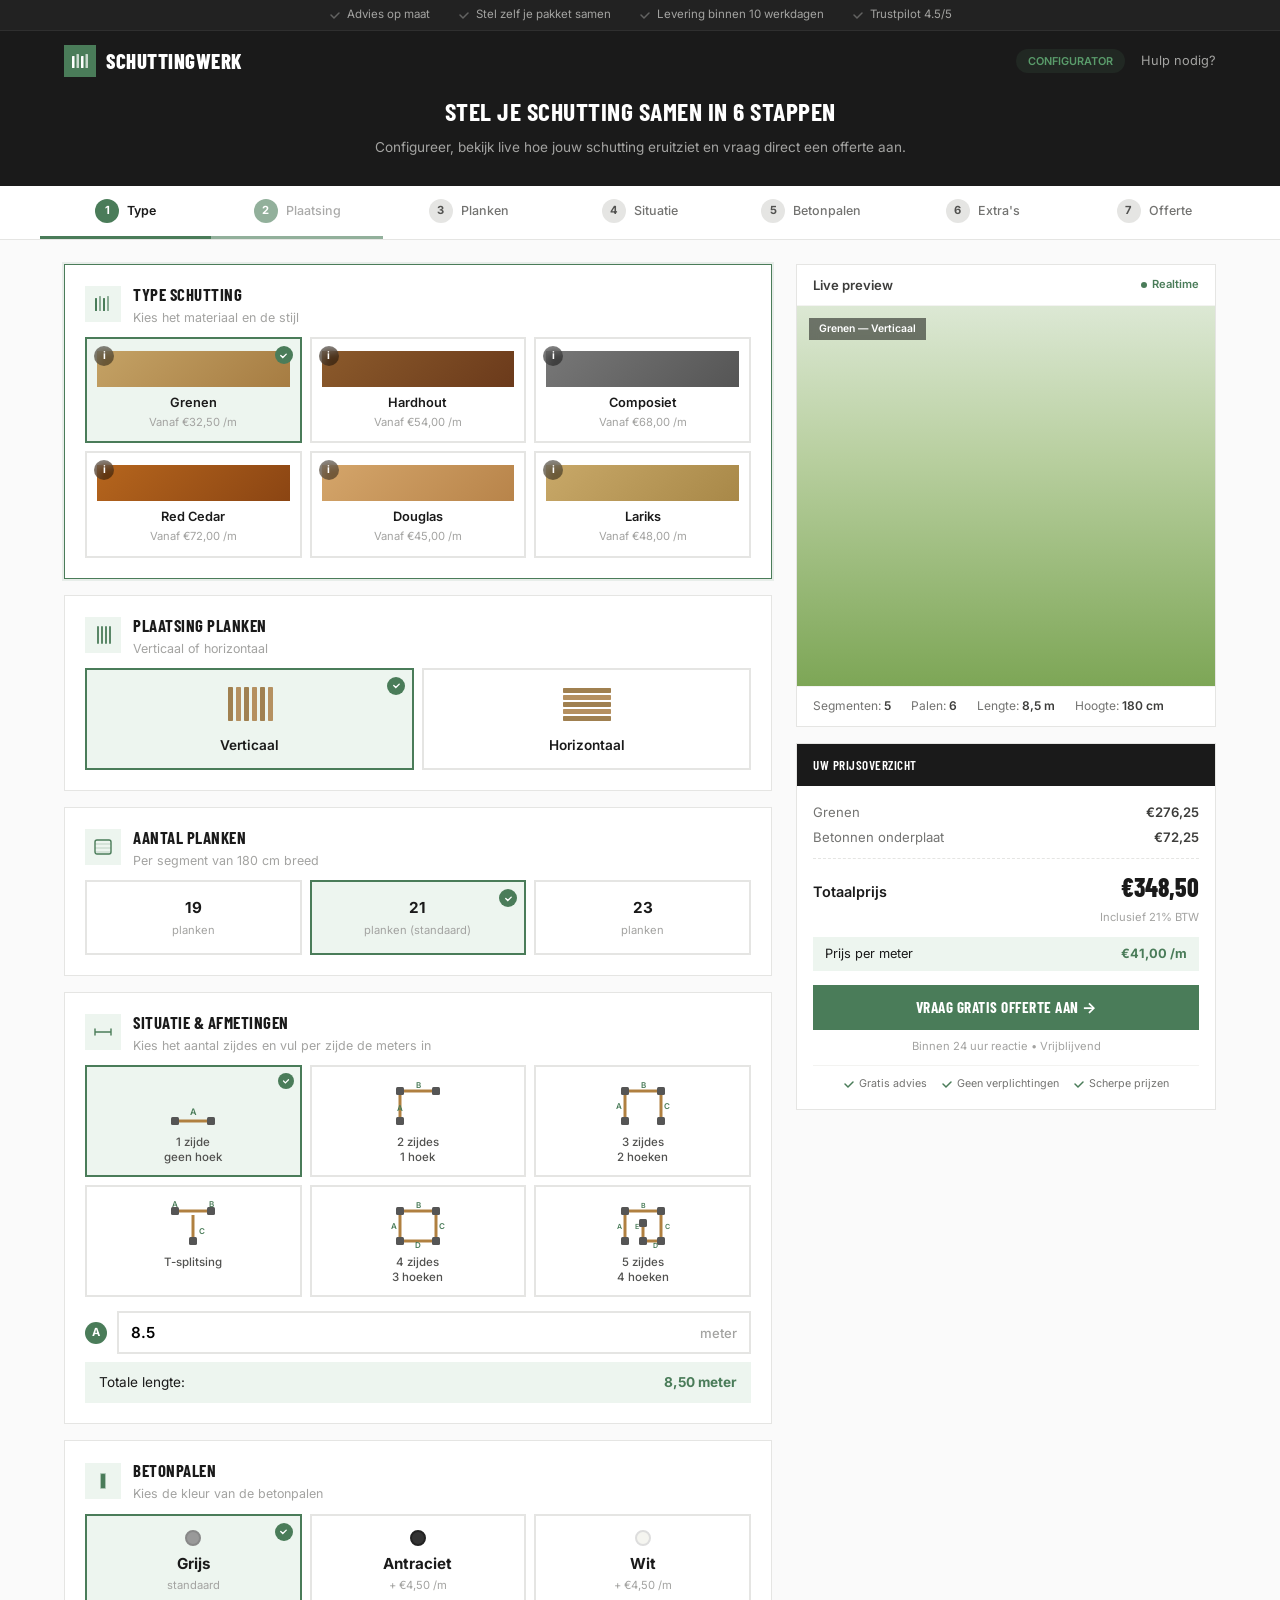
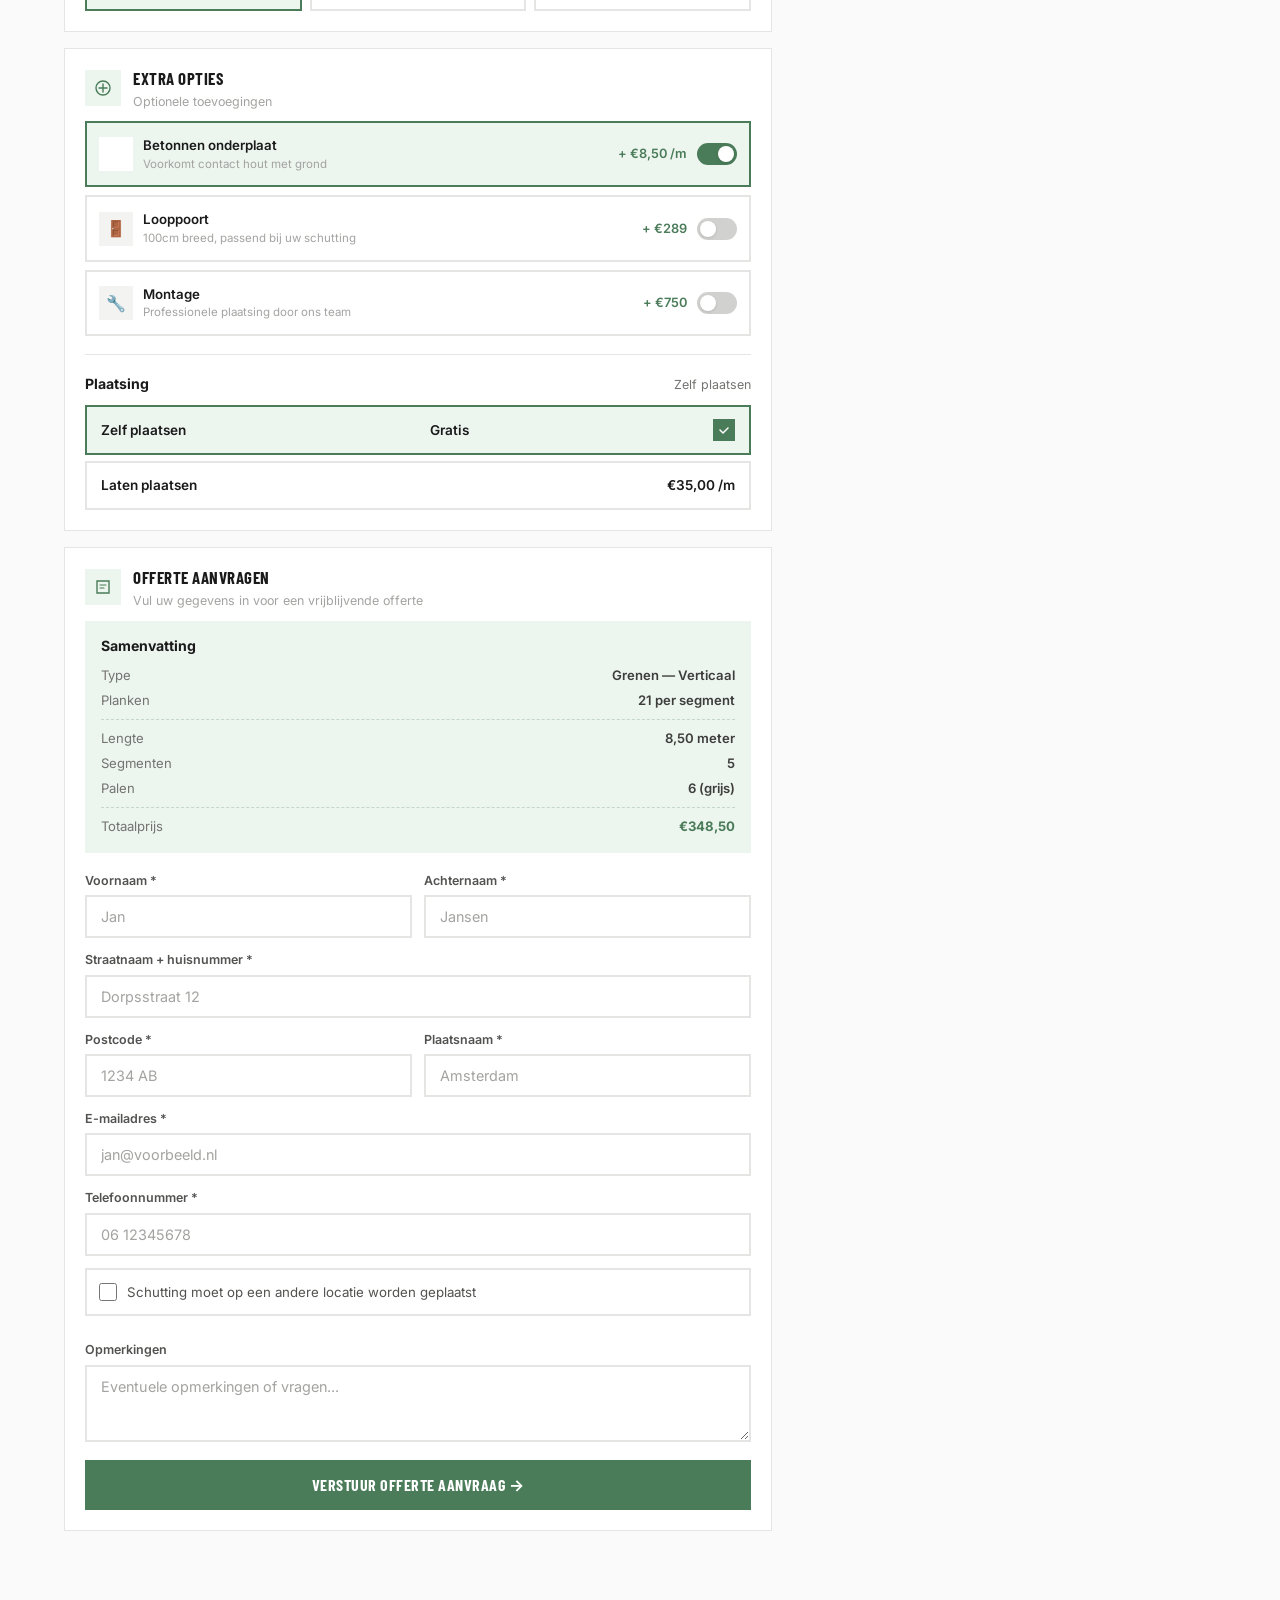
==== preview.html @ 2169a8f0 "Add standalone HTML preview file for VS Code development Static preview of all configurator componen" ====
<!DOCTYPE html>
<html lang="nl">
<head>
<meta charset="UTF-8">
<meta name="viewport" content="width=device-width, initial-scale=1.0">
<title>Schuttingwerk Configurator — Preview</title>
<link rel="preconnect" href="https://fonts.googleapis.com">
<link href="https://fonts.googleapis.com/css2?family=Barlow+Condensed:wght@600;700;800&family=Inter:wght@400;500;600;700&display=swap" rel="stylesheet">
<link rel="stylesheet" href="schuttingwerk-configurator/assets/css/configurator.css">
</head>
<body style="margin:0;padding:0;background:#e0e0e0;">

<div class="swk-wrap">

<!-- Header -->
<header class="swk-header">
    <div class="swk-topbar">
        <span><svg width="12" height="12" viewBox="0 0 12 12" fill="none"><path d="M2 6l3 3 5-5" stroke="currentColor" stroke-width="1.5" stroke-linecap="round"/></svg> Advies op maat</span>
        <span><svg width="12" height="12" viewBox="0 0 12 12" fill="none"><path d="M2 6l3 3 5-5" stroke="currentColor" stroke-width="1.5" stroke-linecap="round"/></svg> Stel zelf je pakket samen</span>
        <span><svg width="12" height="12" viewBox="0 0 12 12" fill="none"><path d="M2 6l3 3 5-5" stroke="currentColor" stroke-width="1.5" stroke-linecap="round"/></svg> Levering binnen 10 werkdagen</span>
        <span><svg width="12" height="12" viewBox="0 0 12 12" fill="none"><path d="M2 6l3 3 5-5" stroke="currentColor" stroke-width="1.5" stroke-linecap="round"/></svg> Trustpilot 4.5/5</span>
    </div>
    <nav class="swk-navbar">
        <a class="swk-logo" href="#">
            <span class="swk-logo-icon"><svg width="18" height="18" viewBox="0 0 18 18" fill="none"><rect x="1" y="4" width="2.5" height="12" rx=".5" fill="white"/><rect x="5.5" y="2" width="2.5" height="14" rx=".5" fill="white" opacity=".7"/><rect x="10" y="4" width="2.5" height="12" rx=".5" fill="white"/><rect x="14.5" y="2" width="2.5" height="14" rx=".5" fill="white" opacity=".7"/></svg></span>
            Schuttingwerk
        </a>
        <div style="display:flex;align-items:center;gap:16px">
            <span class="swk-badge">Configurator</span>
            <a href="#" class="swk-help-link">Hulp nodig?</a>
        </div>
    </nav>
</header>

<!-- Page Title -->
<div class="swk-page-title">
    <h1>Stel je schutting samen in 6 stappen</h1>
    <p>Configureer, bekijk live hoe jouw schutting eruitziet en vraag direct een offerte aan.</p>
</div>

<!-- Progress Bar -->
<div class="swk-progress">
    <div class="swk-progress-inner">
        <div class="swk-step-tab swk-active" data-swk-goto="1">
            <span class="swk-step-num">1</span>
            <span class="swk-step-label">Type</span>
        </div>
        <div class="swk-step-tab swk-completed" data-swk-goto="2">
            <span class="swk-step-num">2</span>
            <span class="swk-step-label">Plaatsing</span>
        </div>
        <div class="swk-step-tab" data-swk-goto="3">
            <span class="swk-step-num">3</span>
            <span class="swk-step-label">Planken</span>
        </div>
        <div class="swk-step-tab" data-swk-goto="4">
            <span class="swk-step-num">4</span>
            <span class="swk-step-label">Situatie</span>
        </div>
        <div class="swk-step-tab" data-swk-goto="5">
            <span class="swk-step-num">5</span>
            <span class="swk-step-label">Betonpalen</span>
        </div>
        <div class="swk-step-tab" data-swk-goto="6">
            <span class="swk-step-num">6</span>
            <span class="swk-step-label">Extra's</span>
        </div>
        <div class="swk-step-tab" data-swk-goto="7">
            <span class="swk-step-num">7</span>
            <span class="swk-step-label">Offerte</span>
        </div>
    </div>
</div>

<!-- Main Layout -->
<div class="swk-layout">

    <!-- Left Column: Steps -->
    <div class="swk-steps">

        <!-- STEP 1: Type schutting -->
        <section class="swk-step-card swk-active-card" id="swk-s1">
            <div class="swk-card-header">
                <div class="swk-card-icon">
                    <svg width="18" height="18" viewBox="0 0 18 18" fill="none"><rect x="1" y="3" width="2" height="13" rx=".5" fill="currentColor"/><rect x="5" y="1" width="2" height="15" rx=".5" fill="currentColor" opacity=".6"/><rect x="9" y="3" width="2" height="13" rx=".5" fill="currentColor"/><rect x="13" y="1" width="2" height="15" rx=".5" fill="currentColor" opacity=".6"/></svg>
                </div>
                <div>
                    <div class="swk-card-title">Type schutting</div>
                    <div class="swk-card-desc">Kies het materiaal en de stijl</div>
                </div>
            </div>
            <div class="swk-card-body">
                <div class="swk-type-grid">
                    <div class="swk-type-card swk-selected" data-swk-type="grenen">
                        <div class="swk-type-info">i</div>
                        <div class="swk-type-tip">
                            <span class="swk-tip-title">Grenen</span>
                            <span>Betaalbaar &amp; populair</span>
                            <span>Geschikt voor elke tuin</span>
                            <span>Drukvast ge&iuml;mpregneerd</span>
                        </div>
                        <div class="swk-type-swatch" style="background:linear-gradient(135deg,#c4a265,#a67c42);height:36px;border-radius:0"></div>
                        <div class="swk-type-name">Grenen</div>
                        <div class="swk-type-from">Vanaf &euro;32,50 /m</div>
                    </div>
                    <div class="swk-type-card" data-swk-type="hardhout">
                        <div class="swk-type-info">i</div>
                        <div class="swk-type-tip">
                            <span class="swk-tip-title">Hardhout</span>
                            <span>Zeer duurzaam (25+ jaar)</span>
                            <span>Natuurlijke uitstraling</span>
                        </div>
                        <div class="swk-type-swatch" style="background:linear-gradient(135deg,#8B5A2B,#6B3A1B);height:36px;border-radius:0"></div>
                        <div class="swk-type-name">Hardhout</div>
                        <div class="swk-type-from">Vanaf &euro;54,00 /m</div>
                    </div>
                    <div class="swk-type-card" data-swk-type="composiet">
                        <div class="swk-type-info">i</div>
                        <div class="swk-type-tip">
                            <span class="swk-tip-title">Composiet</span>
                            <span>Onderhoudsvrij</span>
                            <span>Modern design</span>
                        </div>
                        <div class="swk-type-swatch" style="background:linear-gradient(135deg,#777,#555);height:36px;border-radius:0"></div>
                        <div class="swk-type-name">Composiet</div>
                        <div class="swk-type-from">Vanaf &euro;68,00 /m</div>
                    </div>
                    <div class="swk-type-card" data-swk-type="red-cedar">
                        <div class="swk-type-info">i</div>
                        <div class="swk-type-tip">
                            <span class="swk-tip-title">Red Cedar</span>
                            <span>Luxe uitstraling</span>
                            <span>Natuurlijk duurzaam</span>
                        </div>
                        <div class="swk-type-swatch" style="background:linear-gradient(135deg,#B5651D,#8B4513);height:36px;border-radius:0"></div>
                        <div class="swk-type-name">Red Cedar</div>
                        <div class="swk-type-from">Vanaf &euro;72,00 /m</div>
                    </div>
                    <div class="swk-type-card" data-swk-type="douglas">
                        <div class="swk-type-info">i</div>
                        <div class="swk-type-tip">
                            <span class="swk-tip-title">Douglas</span>
                            <span>Warm van kleur</span>
                            <span>Sterke houtsoort</span>
                        </div>
                        <div class="swk-type-swatch" style="background:linear-gradient(135deg,#D4A56A,#B8844A);height:36px;border-radius:0"></div>
                        <div class="swk-type-name">Douglas</div>
                        <div class="swk-type-from">Vanaf &euro;45,00 /m</div>
                    </div>
                    <div class="swk-type-card" data-swk-type="lariks">
                        <div class="swk-type-info">i</div>
                        <div class="swk-type-tip">
                            <span class="swk-tip-title">Lariks</span>
                            <span>Grijst mooi op</span>
                            <span>Zeer sterk</span>
                        </div>
                        <div class="swk-type-swatch" style="background:linear-gradient(135deg,#C8A868,#A88848);height:36px;border-radius:0"></div>
                        <div class="swk-type-name">Lariks</div>
                        <div class="swk-type-from">Vanaf &euro;48,00 /m</div>
                    </div>
                </div>
            </div>
        </section>

        <!-- STEP 2: Plaatsing planken -->
        <section class="swk-step-card" id="swk-s2">
            <div class="swk-card-header">
                <div class="swk-card-icon">
                    <svg width="18" height="18" viewBox="0 0 18 18" fill="none"><path d="M4 1v16M8 1v16M12 1v16M16 1v16" stroke="currentColor" stroke-width="1.8" stroke-linecap="round"/></svg>
                </div>
                <div>
                    <div class="swk-card-title">Plaatsing planken</div>
                    <div class="swk-card-desc">Verticaal of horizontaal</div>
                </div>
            </div>
            <div class="swk-card-body">
                <div class="swk-orient-grid">
                    <div class="swk-orient-item swk-selected" data-swk-orient="verticaal">
                        <svg width="50" height="36" viewBox="0 0 50 36"><rect x="3" y="1" width="5" height="34" rx=".8" fill="#A08050"/><rect x="11" y="1" width="5" height="34" rx=".8" fill="#B59060"/><rect x="19" y="1" width="5" height="34" rx=".8" fill="#A08050"/><rect x="27" y="1" width="5" height="34" rx=".8" fill="#B59060"/><rect x="35" y="1" width="5" height="34" rx=".8" fill="#A08050"/><rect x="43" y="1" width="5" height="34" rx=".8" fill="#B59060"/></svg>
                        <div class="swk-orient-label">Verticaal</div>
                    </div>
                    <div class="swk-orient-item" data-swk-orient="horizontaal">
                        <svg width="50" height="36" viewBox="0 0 50 36"><rect x="1" y="2" width="48" height="5" rx=".8" fill="#A08050"/><rect x="1" y="9" width="48" height="5" rx=".8" fill="#B59060"/><rect x="1" y="16" width="48" height="5" rx=".8" fill="#A08050"/><rect x="1" y="23" width="48" height="5" rx=".8" fill="#B59060"/><rect x="1" y="30" width="48" height="5" rx=".8" fill="#A08050"/></svg>
                        <div class="swk-orient-label">Horizontaal</div>
                    </div>
                </div>
            </div>
        </section>

        <!-- STEP 3: Aantal planken -->
        <section class="swk-step-card" id="swk-s3">
            <div class="swk-card-header">
                <div class="swk-card-icon">
                    <svg width="18" height="18" viewBox="0 0 18 18" fill="none"><rect x="1" y="2" width="16" height="14" rx="2" stroke="currentColor" stroke-width="1.4" fill="none"/><path d="M1 6h16M1 10h16M1 14h16" stroke="currentColor" stroke-width="1" opacity=".3"/></svg>
                </div>
                <div>
                    <div class="swk-card-title">Aantal planken</div>
                    <div class="swk-card-desc">Per segment van 180 cm breed</div>
                </div>
            </div>
            <div class="swk-card-body">
                <div class="swk-choice-grid">
                    <div class="swk-choice" data-swk-planken="19">
                        <div class="swk-choice-num">19</div>
                        <div class="swk-choice-sub">planken</div>
                    </div>
                    <div class="swk-choice swk-selected" data-swk-planken="21">
                        <div class="swk-choice-num">21</div>
                        <div class="swk-choice-sub">planken (standaard)</div>
                    </div>
                    <div class="swk-choice" data-swk-planken="23">
                        <div class="swk-choice-num">23</div>
                        <div class="swk-choice-sub">planken</div>
                    </div>
                </div>
            </div>
        </section>

        <!-- STEP 4: Situatie & afmetingen -->
        <section class="swk-step-card" id="swk-s4">
            <div class="swk-card-header">
                <div class="swk-card-icon">
                    <svg width="18" height="18" viewBox="0 0 18 18" fill="none"><path d="M1 9h16M1 6v6M17 6v6" stroke="currentColor" stroke-width="1.4" stroke-linecap="round"/></svg>
                </div>
                <div>
                    <div class="swk-card-title">Situatie &amp; afmetingen</div>
                    <div class="swk-card-desc">Kies het aantal zijdes en vul per zijde de meters in</div>
                </div>
            </div>
            <div class="swk-card-body">
                <div class="swk-sit-grid">
                    <div class="swk-sit-item swk-selected" data-swk-sit="1">
                        <svg width="60" height="50" viewBox="0 0 60 50"><rect x="8" y="38" width="8" height="8" rx="1.5" fill="#555"/><line x1="16" y1="42" x2="44" y2="42" stroke="#B08040" stroke-width="3"/><rect x="44" y="38" width="8" height="8" rx="1.5" fill="#555"/><text x="30" y="36" text-anchor="middle" font-size="9" font-weight="600" fill="#4A7C59">A</text></svg>
                        <div class="swk-sit-label">1 zijde<br>geen hoek</div>
                    </div>
                    <div class="swk-sit-item" data-swk-sit="2">
                        <svg width="60" height="50" viewBox="0 0 60 50"><rect x="8" y="38" width="8" height="8" rx="1.5" fill="#555"/><line x1="12" y1="38" x2="12" y2="16" stroke="#B08040" stroke-width="3"/><rect x="8" y="8" width="8" height="8" rx="1.5" fill="#555"/><line x1="16" y1="12" x2="44" y2="12" stroke="#B08040" stroke-width="3"/><rect x="44" y="8" width="8" height="8" rx="1.5" fill="#555"/><text x="12" y="32" text-anchor="middle" font-size="8" font-weight="600" fill="#4A7C59">A</text><text x="30" y="9" text-anchor="middle" font-size="8" font-weight="600" fill="#4A7C59">B</text></svg>
                        <div class="swk-sit-label">2 zijdes<br>1 hoek</div>
                    </div>
                    <div class="swk-sit-item" data-swk-sit="3">
                        <svg width="60" height="50" viewBox="0 0 60 50"><rect x="44" y="38" width="8" height="8" rx="1.5" fill="#555"/><line x1="48" y1="38" x2="48" y2="16" stroke="#B08040" stroke-width="3"/><rect x="44" y="8" width="8" height="8" rx="1.5" fill="#555"/><line x1="44" y1="12" x2="16" y2="12" stroke="#B08040" stroke-width="3"/><rect x="8" y="8" width="8" height="8" rx="1.5" fill="#555"/><line x1="12" y1="16" x2="12" y2="38" stroke="#B08040" stroke-width="3"/><rect x="8" y="38" width="8" height="8" rx="1.5" fill="#555"/><text x="6" y="30" text-anchor="middle" font-size="8" font-weight="600" fill="#4A7C59">A</text><text x="30" y="9" text-anchor="middle" font-size="8" font-weight="600" fill="#4A7C59">B</text><text x="54" y="30" text-anchor="middle" font-size="8" font-weight="600" fill="#4A7C59">C</text></svg>
                        <div class="swk-sit-label">3 zijdes<br>2 hoeken</div>
                    </div>
                    <div class="swk-sit-item" data-swk-sit="t">
                        <svg width="60" height="50" viewBox="0 0 60 50"><rect x="8" y="8" width="8" height="8" rx="1.5" fill="#555"/><line x1="16" y1="12" x2="44" y2="12" stroke="#B08040" stroke-width="3"/><rect x="44" y="8" width="8" height="8" rx="1.5" fill="#555"/><line x1="30" y1="16" x2="30" y2="38" stroke="#B08040" stroke-width="3"/><rect x="26" y="38" width="8" height="8" rx="1.5" fill="#555"/><text x="12" y="8" text-anchor="middle" font-size="8" font-weight="600" fill="#4A7C59">A</text><text x="48" y="8" text-anchor="middle" font-size="8" font-weight="600" fill="#4A7C59">B</text><text x="36" y="35" font-size="8" font-weight="600" fill="#4A7C59">C</text></svg>
                        <div class="swk-sit-label">T-splitsing</div>
                    </div>
                    <div class="swk-sit-item" data-swk-sit="4">
                        <svg width="60" height="50" viewBox="0 0 60 50"><rect x="8" y="38" width="8" height="8" rx="1.5" fill="#555"/><line x1="12" y1="38" x2="12" y2="16" stroke="#B08040" stroke-width="3"/><rect x="8" y="8" width="8" height="8" rx="1.5" fill="#555"/><line x1="16" y1="12" x2="44" y2="12" stroke="#B08040" stroke-width="3"/><rect x="44" y="8" width="8" height="8" rx="1.5" fill="#555"/><line x1="48" y1="16" x2="48" y2="38" stroke="#B08040" stroke-width="3"/><rect x="44" y="38" width="8" height="8" rx="1.5" fill="#555"/><line x1="44" y1="42" x2="16" y2="42" stroke="#B08040" stroke-width="3"/><text x="6" y="30" text-anchor="middle" font-size="8" font-weight="600" fill="#4A7C59">A</text><text x="30" y="9" text-anchor="middle" font-size="8" font-weight="600" fill="#4A7C59">B</text><text x="54" y="30" text-anchor="middle" font-size="8" font-weight="600" fill="#4A7C59">C</text><text x="30" y="49" text-anchor="middle" font-size="8" font-weight="600" fill="#4A7C59">D</text></svg>
                        <div class="swk-sit-label">4 zijdes<br>3 hoeken</div>
                    </div>
                    <div class="swk-sit-item" data-swk-sit="5">
                        <svg width="60" height="50" viewBox="0 0 60 50"><rect x="8" y="38" width="8" height="8" rx="1.5" fill="#555"/><line x1="12" y1="38" x2="12" y2="16" stroke="#B08040" stroke-width="3"/><rect x="8" y="8" width="8" height="8" rx="1.5" fill="#555"/><line x1="16" y1="12" x2="44" y2="12" stroke="#B08040" stroke-width="3"/><rect x="44" y="8" width="8" height="8" rx="1.5" fill="#555"/><line x1="48" y1="16" x2="48" y2="38" stroke="#B08040" stroke-width="3"/><rect x="44" y="38" width="8" height="8" rx="1.5" fill="#555"/><line x1="44" y1="42" x2="30" y2="42" stroke="#B08040" stroke-width="3"/><rect x="26" y="38" width="8" height="8" rx="1.5" fill="#555"/><line x1="30" y1="38" x2="30" y2="25" stroke="#B08040" stroke-width="3"/><rect x="26" y="20" width="8" height="8" rx="1.5" fill="#555"/><text x="6" y="30" text-anchor="middle" font-size="7" font-weight="600" fill="#4A7C59">A</text><text x="30" y="9" text-anchor="middle" font-size="7" font-weight="600" fill="#4A7C59">B</text><text x="54" y="30" text-anchor="middle" font-size="7" font-weight="600" fill="#4A7C59">C</text><text x="42" y="49" text-anchor="middle" font-size="7" font-weight="600" fill="#4A7C59">D</text><text x="24" y="30" text-anchor="middle" font-size="7" font-weight="600" fill="#4A7C59">E</text></svg>
                        <div class="swk-sit-label">5 zijdes<br>4 hoeken</div>
                    </div>
                </div>
                <div id="swk-sides-container" class="swk-sides">
                    <div class="swk-side-row">
                        <div class="swk-side-label">A</div>
                        <div class="swk-side-input">
                            <input type="number" min="1" max="30" step="0.5" placeholder="0" value="8.5" data-swk-idx="0">
                            <span>meter</span>
                        </div>
                    </div>
                </div>
                <div class="swk-total-len">
                    <span>Totale lengte:</span>
                    <strong id="swk-total-len-val">8,50 meter</strong>
                </div>
            </div>
        </section>

        <!-- STEP 5: Betonpalen -->
        <section class="swk-step-card" id="swk-s5">
            <div class="swk-card-header">
                <div class="swk-card-icon">
                    <svg width="18" height="18" viewBox="0 0 18 18" fill="none"><rect x="6" y="1" width="6" height="16" rx="1" fill="currentColor" opacity=".4"/><rect x="7" y="2" width="4" height="14" rx=".5" fill="currentColor"/></svg>
                </div>
                <div>
                    <div class="swk-card-title">Betonpalen</div>
                    <div class="swk-card-desc">Kies de kleur van de betonpalen</div>
                </div>
            </div>
            <div class="swk-card-body">
                <div class="swk-choice-grid">
                    <div class="swk-choice swk-selected" data-swk-paal="grijs">
                        <div class="swk-choice-dot" style="background:#999;border-color:#888"></div>
                        <div class="swk-choice-num">Grijs</div>
                        <div class="swk-choice-sub">standaard</div>
                    </div>
                    <div class="swk-choice" data-swk-paal="antraciet">
                        <div class="swk-choice-dot" style="background:#333;border-color:#222"></div>
                        <div class="swk-choice-num">Antraciet</div>
                        <div class="swk-choice-sub">+ &euro;4,50 /m</div>
                    </div>
                    <div class="swk-choice" data-swk-paal="wit">
                        <div class="swk-choice-dot" style="background:#f5f5f0;border-color:#ddd"></div>
                        <div class="swk-choice-num">Wit</div>
                        <div class="swk-choice-sub">+ &euro;4,50 /m</div>
                    </div>
                </div>
            </div>
        </section>

        <!-- STEP 6: Extra opties -->
        <section class="swk-step-card" id="swk-s6">
            <div class="swk-card-header">
                <div class="swk-card-icon">
                    <svg width="18" height="18" viewBox="0 0 18 18" fill="none"><circle cx="9" cy="9" r="7" stroke="currentColor" stroke-width="1.4" fill="none"/><path d="M9 5v8M5 9h8" stroke="currentColor" stroke-width="1.4" stroke-linecap="round"/></svg>
                </div>
                <div>
                    <div class="swk-card-title">Extra opties</div>
                    <div class="swk-card-desc">Optionele toevoegingen</div>
                </div>
            </div>
            <div class="swk-card-body">
                <div class="swk-extras-list">
                    <div class="swk-extra swk-on" data-swk-extra="onderplaat">
                        <div class="swk-extra-left">
                            <div class="swk-extra-icon">&#x25A3;</div>
                            <div>
                                <div class="swk-extra-name">Betonnen onderplaat</div>
                                <div class="swk-extra-desc">Voorkomt contact hout met grond</div>
                            </div>
                        </div>
                        <div class="swk-extra-right">
                            <div class="swk-extra-price">+ &euro;8,50 /m</div>
                            <div class="swk-toggle swk-on"></div>
                        </div>
                    </div>
                    <div class="swk-extra" data-swk-extra="poort">
                        <div class="swk-extra-left">
                            <div class="swk-extra-icon">&#x1F6AA;</div>
                            <div>
                                <div class="swk-extra-name">Looppoort</div>
                                <div class="swk-extra-desc">100cm breed, passend bij uw schutting</div>
                            </div>
                        </div>
                        <div class="swk-extra-right">
                            <div class="swk-extra-price">+ &euro;289</div>
                            <div class="swk-toggle"></div>
                        </div>
                    </div>
                    <div class="swk-extra" data-swk-extra="montage">
                        <div class="swk-extra-left">
                            <div class="swk-extra-icon">&#x1F527;</div>
                            <div>
                                <div class="swk-extra-name">Montage</div>
                                <div class="swk-extra-desc">Professionele plaatsing door ons team</div>
                            </div>
                        </div>
                        <div class="swk-extra-right">
                            <div class="swk-extra-price">+ &euro;750</div>
                            <div class="swk-toggle"></div>
                        </div>
                    </div>
                </div>

                <!-- Plaatsing section -->
                <div class="swk-placement-section">
                    <div class="swk-placement-header">
                        <div class="swk-placement-title">Plaatsing</div>
                        <div class="swk-placement-current">Zelf plaatsen</div>
                    </div>
                    <div class="swk-placement-list">
                        <div class="swk-placement-option swk-selected">
                            <span class="swk-placement-label">Zelf plaatsen</span>
                            <span class="swk-placement-price">Gratis</span>
                            <span class="swk-placement-check"><svg width="12" height="12" viewBox="0 0 12 12" fill="none"><path d="M2 6l3 3 5-5" stroke="currentColor" stroke-width="1.5" stroke-linecap="round"/></svg></span>
                        </div>
                        <div class="swk-placement-option">
                            <span class="swk-placement-label">Laten plaatsen</span>
                            <span class="swk-placement-price">&euro;35,00 /m</span>
                            <span class="swk-placement-check"><svg width="12" height="12" viewBox="0 0 12 12" fill="none"><path d="M2 6l3 3 5-5" stroke="currentColor" stroke-width="1.5" stroke-linecap="round"/></svg></span>
                        </div>
                    </div>
                </div>
            </div>
        </section>

        <!-- STEP 7: Offerte aanvragen -->
        <section class="swk-step-card" id="swk-s7">
            <div class="swk-card-header">
                <div class="swk-card-icon">
                    <svg width="18" height="18" viewBox="0 0 18 18" fill="none"><path d="M3 3h12v12H3z" stroke="currentColor" stroke-width="1.4" fill="none" rx="1.5"/><path d="M6 7h6M6 10h4" stroke="currentColor" stroke-width="1.2" stroke-linecap="round"/></svg>
                </div>
                <div>
                    <div class="swk-card-title">Offerte aanvragen</div>
                    <div class="swk-card-desc">Vul uw gegevens in voor een vrijblijvende offerte</div>
                </div>
            </div>
            <div class="swk-card-body">
                <div class="swk-form-summary">
                    <div class="swk-fs-title">Samenvatting</div>
                    <div class="swk-fs-row"><span class="swk-fs-l">Type</span><span class="swk-fs-v">Grenen &mdash; Verticaal</span></div>
                    <div class="swk-fs-row"><span class="swk-fs-l">Planken</span><span class="swk-fs-v">21 per segment</span></div>
                    <hr class="swk-fs-divider">
                    <div class="swk-fs-row"><span class="swk-fs-l">Lengte</span><span class="swk-fs-v">8,50 meter</span></div>
                    <div class="swk-fs-row"><span class="swk-fs-l">Segmenten</span><span class="swk-fs-v">5</span></div>
                    <div class="swk-fs-row"><span class="swk-fs-l">Palen</span><span class="swk-fs-v">6 (grijs)</span></div>
                    <hr class="swk-fs-divider">
                    <div class="swk-fs-row"><span class="swk-fs-l">Totaalprijs</span><span class="swk-fs-v" style="color:var(--swk-gr);font-weight:700">&euro;348,50</span></div>
                </div>
                <div class="swk-form-group">
                    <div class="swk-form-row">
                        <div class="swk-form-field">
                            <label class="swk-form-label" for="swk-f-voornaam">Voornaam *</label>
                            <input class="swk-form-input" id="swk-f-voornaam" type="text" placeholder="Jan">
                        </div>
                        <div class="swk-form-field">
                            <label class="swk-form-label" for="swk-f-achternaam">Achternaam *</label>
                            <input class="swk-form-input" id="swk-f-achternaam" type="text" placeholder="Jansen">
                        </div>
                    </div>
                    <div class="swk-form-field">
                        <label class="swk-form-label" for="swk-f-straat">Straatnaam + huisnummer *</label>
                        <input class="swk-form-input" id="swk-f-straat" type="text" placeholder="Dorpsstraat 12">
                    </div>
                    <div class="swk-form-row">
                        <div class="swk-form-field">
                            <label class="swk-form-label" for="swk-f-postcode">Postcode *</label>
                            <input class="swk-form-input" id="swk-f-postcode" type="text" placeholder="1234 AB">
                        </div>
                        <div class="swk-form-field">
                            <label class="swk-form-label" for="swk-f-plaats">Plaatsnaam *</label>
                            <input class="swk-form-input" id="swk-f-plaats" type="text" placeholder="Amsterdam">
                        </div>
                    </div>
                    <div class="swk-form-field">
                        <label class="swk-form-label" for="swk-f-email">E-mailadres *</label>
                        <input class="swk-form-input" id="swk-f-email" type="email" placeholder="jan@voorbeeld.nl">
                    </div>
                    <div class="swk-form-field">
                        <label class="swk-form-label" for="swk-f-telefoon">Telefoonnummer *</label>
                        <input class="swk-form-input" id="swk-f-telefoon" type="tel" placeholder="06 12345678">
                    </div>
                    <div class="swk-form-check">
                        <input type="checkbox" id="swk-f-locatie">
                        <label for="swk-f-locatie">Schutting moet op een andere locatie worden geplaatst</label>
                    </div>
                    <div class="swk-form-field">
                        <label class="swk-form-label" for="swk-f-opmerkingen">Opmerkingen</label>
                        <textarea class="swk-form-input swk-form-textarea" id="swk-f-opmerkingen" rows="3" placeholder="Eventuele opmerkingen of vragen..."></textarea>
                    </div>
                    <button class="swk-cta swk-cta-big" id="swk-submit-btn">Verstuur offerte aanvraag &rarr;</button>
                </div>
            </div>
        </section>

    </div><!-- /.swk-steps -->

    <!-- Right Column: Preview + Price -->
    <aside class="swk-sidebar">
        <div class="swk-preview-card">
            <div class="swk-preview-top">
                <span class="swk-preview-name">Live preview</span>
                <span class="swk-preview-live">Realtime</span>
            </div>
            <div class="swk-scene" id="swk-scene">
                <div class="swk-scene-label">Grenen &mdash; Verticaal</div>
            </div>
            <div class="swk-preview-meta">
                <span>Segmenten: <strong>5</strong></span>
                <span>Palen: <strong>6</strong></span>
                <span>Lengte: <strong>8,5 m</strong></span>
                <span>Hoogte: <strong>180 cm</strong></span>
            </div>
        </div>

        <div class="swk-price-card">
            <div class="swk-price-header">Uw prijsoverzicht</div>
            <div class="swk-price-body">
                <div class="swk-price-lines">
                    <div class="swk-price-line">
                        <span class="swk-price-line-label">Grenen</span>
                        <span class="swk-price-line-value">&euro;276,25</span>
                    </div>
                    <div class="swk-price-line">
                        <span class="swk-price-line-label">Betonnen onderplaat</span>
                        <span class="swk-price-line-value">&euro;72,25</span>
                    </div>
                </div>
                <hr class="swk-price-sep">
                <div class="swk-price-total-row">
                    <span class="swk-price-total-label">Totaalprijs</span>
                    <span class="swk-price-total-amount">&euro;348,50</span>
                </div>
                <div class="swk-price-vat">Inclusief 21% BTW</div>
                <div class="swk-price-per-meter">
                    <span>Prijs per meter</span>
                    <strong>&euro;41,00 /m</strong>
                </div>
                <button class="swk-cta">Vraag gratis offerte aan &rarr;</button>
                <div class="swk-cta-sub">Binnen 24 uur reactie &bull; Vrijblijvend</div>
                <div class="swk-trust-row">
                    <div class="swk-trust-item"><svg width="12" height="12" viewBox="0 0 12 12" fill="none"><path d="M2 6l3 3 5-5" stroke="currentColor" stroke-width="1.5" stroke-linecap="round"/></svg> Gratis advies</div>
                    <div class="swk-trust-item"><svg width="12" height="12" viewBox="0 0 12 12" fill="none"><path d="M2 6l3 3 5-5" stroke="currentColor" stroke-width="1.5" stroke-linecap="round"/></svg> Geen verplichtingen</div>
                    <div class="swk-trust-item"><svg width="12" height="12" viewBox="0 0 12 12" fill="none"><path d="M2 6l3 3 5-5" stroke="currentColor" stroke-width="1.5" stroke-linecap="round"/></svg> Scherpe prijzen</div>
                </div>
            </div>
        </div>
    </aside>

</div><!-- /.swk-layout -->

<!-- Toast notification container -->
<div class="swk-toast" id="swk-toast">Offerte succesvol verstuurd!</div>

<!-- Poort Modal -->
<div class="swk-modal-overlay" id="swk-poort-modal">
    <div class="swk-modal">
        <div class="swk-modal-header">
            <span>Kies uw looppoort</span>
            <button class="swk-modal-close">&times;</button>
        </div>
        <div class="swk-modal-body">
            <div class="swk-poort-title">Beschikbare poorten</div>
            <div class="swk-poort-grid">
                <div class="swk-poort-card swk-selected">
                    <div class="swk-poort-card-img" style="background:#ddd;display:flex;align-items:center;justify-content:center;color:#999;font-size:.8rem">Foto</div>
                    <div class="swk-poort-card-body">
                        <div class="swk-poort-card-label">Standaard looppoort</div>
                        <div class="swk-poort-card-price">&euro;289,00</div>
                    </div>
                </div>
                <div class="swk-poort-card">
                    <div class="swk-poort-card-img" style="background:#ddd;display:flex;align-items:center;justify-content:center;color:#999;font-size:.8rem">Foto</div>
                    <div class="swk-poort-card-body">
                        <div class="swk-poort-card-label">Dubbele poort</div>
                        <div class="swk-poort-card-price">&euro;489,00</div>
                    </div>
                </div>
            </div>
        </div>
    </div>
</div>

</div><!-- /.swk-wrap -->
</body>
</html>
---- schuttingwerk-configurator/assets/css/configurator.css ----
/**
 * Schuttingwerk Configurator Styles
 * All classes prefixed with swk- to avoid theme conflicts.
 */

/* === CUSTOM PROPERTIES === */
:root {
    --swk-bk: #1A1A1A;
    --swk-dk: #222;
    --swk-gr: #4A7C59;
    --swk-gbg: #EDF5EF;
    --swk-or: #4A7C59;
    --swk-orh: #3D6B4A;
    --swk-g50: #FAFAFA;
    --swk-g1: #F3F3F1;
    --swk-g2: #E5E5E3;
    --swk-g3: #D1D1CF;
    --swk-g4: #A3A3A1;
    --swk-g5: #737371;
    --swk-g6: #525250;
    --swk-g7: #3D3D3B;
    --swk-fb: 'Inter', -apple-system, sans-serif;
    --swk-fd: 'Barlow Condensed', 'Inter', sans-serif;
    --swk-r: 0px;
    --swk-rl: 0px;
}

/* === RESET (scoped) === */
.swk-wrap,
.swk-wrap *,
.swk-wrap *::before,
.swk-wrap *::after {
    box-sizing: border-box;
    margin: 0;
    padding: 0;
}

.swk-wrap {
    font-family: var(--swk-fb);
    color: var(--swk-bk);
    line-height: 1.55;
    background: var(--swk-g50);
    -webkit-font-smoothing: antialiased;
    -webkit-tap-highlight-color: transparent;
}

/* === HEADER === */
.swk-header {
    background: var(--swk-bk);
}

.swk-topbar {
    background: var(--swk-dk);
    padding: 6px 24px;
    display: flex;
    justify-content: center;
    gap: 28px;
    font-size: .72rem;
    color: var(--swk-g4);
    border-bottom: 1px solid rgba(255, 255, 255, .06);
}

.swk-topbar span {
    display: flex;
    align-items: center;
    gap: 6px;
}

.swk-topbar svg {
    opacity: .5;
}

.swk-navbar {
    max-width: 1200px;
    margin: 0 auto;
    padding: 14px 24px;
    display: flex;
    align-items: center;
    justify-content: space-between;
}

.swk-logo {
    font-family: var(--swk-fd);
    font-size: 1.3rem;
    font-weight: 800;
    color: #fff;
    text-decoration: none;
    display: flex;
    align-items: center;
    gap: 10px;
    text-transform: uppercase;
    letter-spacing: 0.5px;
}

.swk-logo-icon {
    width: 32px;
    height: 32px;
    background: var(--swk-gr);
    border-radius: 0px;
    display: flex;
    align-items: center;
    justify-content: center;
}

.swk-badge {
    font-size: .68rem;
    font-weight: 600;
    color: #5A9C6B;
    background: rgba(74, 124, 89, .15);
    padding: 4px 12px;
    border-radius: 20px;
    text-transform: uppercase;
}

.swk-help-link {
    font-size: .8rem;
    color: var(--swk-g4);
    text-decoration: none;
}

.swk-help-link:hover {
    color: #fff;
}

/* === PAGE TITLE === */
.swk-page-title {
    background: var(--swk-bk);
    padding: 0 24px 28px;
    text-align: center;
}

.swk-page-title h1 {
    font-family: var(--swk-fd);
    font-size: 1.6rem;
    font-weight: 700;
    color: #fff;
    margin: 0 auto 6px;
    text-transform: uppercase;
    letter-spacing: 0.5px;
}

.swk-page-title p {
    font-size: .85rem;
    color: var(--swk-g4);
}

/* === PROGRESS BAR === */
.swk-progress {
    background: #fff;
    border-bottom: 1px solid var(--swk-g2);
    padding: 0 24px;
    position: sticky;
    top: 0;
    z-index: 100;
}

.swk-progress-inner {
    max-width: 1200px;
    margin: 0 auto;
    display: flex;
}

.swk-step-tab {
    flex: 1;
    display: flex;
    align-items: center;
    justify-content: center;
    gap: 8px;
    padding: 13px 10px;
    cursor: pointer;
    border-bottom: 3px solid transparent;
    transition: all .25s;
    white-space: nowrap;
}

.swk-step-tab:hover {
    background: var(--swk-g50);
}

.swk-step-tab.swk-active {
    border-bottom-color: var(--swk-gr);
}

.swk-step-tab.swk-completed {
    border-bottom-color: var(--swk-gr);
    opacity: .6;
}

.swk-step-num {
    width: 24px;
    height: 24px;
    border-radius: 50%;
    font-size: .7rem;
    font-weight: 700;
    display: flex;
    align-items: center;
    justify-content: center;
    background: var(--swk-g2);
    color: var(--swk-g6);
    transition: all .25s;
}

.swk-step-tab.swk-active .swk-step-num,
.swk-step-tab.swk-completed .swk-step-num {
    background: var(--swk-gr);
    color: #fff;
}

.swk-step-label {
    font-size: .78rem;
    font-weight: 500;
    color: var(--swk-g5);
}

.swk-step-tab.swk-active .swk-step-label {
    color: var(--swk-bk);
    font-weight: 600;
}

/* === LAYOUT === */
.swk-layout {
    max-width: 1200px;
    margin: 0 auto;
    padding: 24px 24px 140px;
    display: grid;
    grid-template-columns: 1fr 420px;
    gap: 24px;
    align-items: start;
}

/* === SIDEBAR (preview + pricing) === */
.swk-sidebar {
    position: sticky;
    top: 68px;
    display: flex;
    flex-direction: column;
    gap: 16px;
}

/* === PREVIEW CARD === */
.swk-preview-card {
    background: #fff;
    border-radius: var(--swk-rl);
    border: 1px solid var(--swk-g2);
    overflow: hidden;
    box-shadow: none;
}

.swk-preview-top {
    padding: 10px 16px;
    display: flex;
    align-items: center;
    justify-content: space-between;
    border-bottom: 1px solid var(--swk-g1);
}

.swk-preview-name {
    font-weight: 600;
    font-size: .82rem;
    color: var(--swk-g7);
}

.swk-preview-live {
    display: flex;
    align-items: center;
    gap: 5px;
    font-size: .7rem;
    font-weight: 600;
    color: var(--swk-gr);
}

.swk-preview-live::before {
    content: '';
    width: 6px;
    height: 6px;
    background: var(--swk-gr);
    border-radius: 50%;
    animation: swk-pulse 2s infinite;
}

@keyframes swk-pulse {
    0%, 100% { opacity: 1; }
    50% { opacity: .4; }
}

.swk-scene {
    position: relative;
    height: 380px;
    overflow: hidden;
    background: linear-gradient(180deg, #dce8d4 0%, #b8cf9f 40%, #7da656 100%);
}

.swk-scene img {
    position: absolute;
    bottom: 4%;
    left: 50%;
    transform: translateX(-50%);
    height: 82%;
    max-width: 92%;
    object-fit: contain;
    transition: opacity .25s ease;
    filter: drop-shadow(0 8px 24px rgba(0, 0, 0, .22)) drop-shadow(0 2px 6px rgba(0, 0, 0, .12));
}

.swk-scene img.swk-fade {
    opacity: 0;
}

.swk-scene-label {
    position: absolute;
    top: 12px;
    left: 12px;
    background: rgba(0, 0, 0, .5);
    color: #fff;
    font-size: .65rem;
    font-weight: 600;
    padding: 3px 10px;
    border-radius: 0px;
    backdrop-filter: blur(4px);
}

.swk-preview-meta {
    padding: 10px 16px;
    display: flex;
    gap: 20px;
    font-size: .75rem;
    color: var(--swk-g5);
    border-top: 1px solid var(--swk-g1);
    flex-wrap: wrap;
}

.swk-preview-meta strong {
    color: var(--swk-g7);
    font-weight: 600;
}

/* === PRICE CARD === */
.swk-price-card {
    background: #fff;
    border-radius: var(--swk-rl);
    border: 1px solid var(--swk-g2);
    box-shadow: none;
    overflow: hidden;
}

.swk-price-header {
    background: var(--swk-bk);
    color: #fff;
    padding: 11px 16px;
    font-size: .82rem;
    font-weight: 600;
    font-family: var(--swk-fd);
    text-transform: uppercase;
    letter-spacing: 0.5px;
}

.swk-price-body {
    padding: 16px;
}

.swk-price-lines {
    display: flex;
    flex-direction: column;
    gap: 5px;
    margin-bottom: 10px;
}

.swk-price-line {
    display: flex;
    justify-content: space-between;
    font-size: .82rem;
}

.swk-price-line-label {
    color: var(--swk-g5);
}

.swk-price-line-value {
    font-weight: 600;
    color: var(--swk-g7);
}

.swk-price-sep {
    border: none;
    border-top: 1px dashed var(--swk-g2);
    margin: 8px 0;
}

.swk-price-total-row {
    display: flex;
    justify-content: space-between;
    align-items: baseline;
    margin-bottom: 3px;
}

.swk-price-total-label {
    font-size: .9rem;
    font-weight: 600;
}

.swk-price-total-amount {
    font-family: var(--swk-fd);
    font-size: 1.6rem;
    font-weight: 800;
}

.swk-price-vat {
    font-size: .7rem;
    color: var(--swk-g4);
    text-align: right;
    margin-bottom: 10px;
}

.swk-price-per-meter {
    background: var(--swk-gbg);
    padding: 7px 12px;
    border-radius: 0px;
    display: flex;
    justify-content: space-between;
    font-size: .8rem;
    margin-bottom: 14px;
}

.swk-price-per-meter strong {
    color: var(--swk-gr);
    font-weight: 700;
}

/* === CTA BUTTON === */
.swk-cta {
    display: block;
    width: 100%;
    padding: 13px;
    background: var(--swk-or);
    color: #fff;
    border: none;
    border-radius: var(--swk-r);
    font-family: var(--swk-fd);
    font-size: .95rem;
    font-weight: 700;
    cursor: pointer;
    transition: all .2s;
    text-transform: uppercase;
    letter-spacing: 0.5px;
}

.swk-cta:hover {
    background: var(--swk-orh);
    transform: translateY(-1px);
    box-shadow: 0 4px 14px rgba(74, 124, 89, .35);
}

.swk-cta-sub {
    text-align: center;
    font-size: .7rem;
    color: var(--swk-g4);
    margin-top: 8px;
}

/* === TRUST ROW === */
.swk-trust-row {
    display: flex;
    justify-content: center;
    gap: 14px;
    margin-top: 10px;
    padding-top: 10px;
    border-top: 1px solid var(--swk-g1);
}

.swk-trust-item {
    display: flex;
    align-items: center;
    gap: 4px;
    font-size: .67rem;
    color: var(--swk-g5);
}

.swk-trust-item svg {
    color: var(--swk-gr);
}

/* === STEP CARDS === */
.swk-steps {
    display: flex;
    flex-direction: column;
    gap: 16px;
}

.swk-step-card {
    background: #fff;
    border-radius: var(--swk-rl);
    border: 1px solid var(--swk-g2);
    box-shadow: none;
    overflow: hidden;
    transition: border-color .25s, box-shadow .25s;
    animation: swk-fadeUp .35s ease both;
}

.swk-step-card:nth-child(2) { animation-delay: 40ms; }
.swk-step-card:nth-child(3) { animation-delay: 80ms; }
.swk-step-card:nth-child(4) { animation-delay: 120ms; }
.swk-step-card:nth-child(5) { animation-delay: 160ms; }
.swk-step-card:nth-child(6) { animation-delay: 200ms; }

@keyframes swk-fadeUp {
    from { opacity: 0; transform: translateY(10px); }
    to { opacity: 1; transform: translateY(0); }
}

.swk-step-card.swk-active-card {
    border-color: var(--swk-gr);
    box-shadow: 0 0 0 2px rgba(74, 124, 89, .1);
}

.swk-card-header {
    padding: 16px 20px 10px;
    display: flex;
    align-items: center;
    gap: 12px;
}

.swk-card-icon {
    width: 36px;
    height: 36px;
    border-radius: 0px;
    background: var(--swk-gbg);
    color: var(--swk-gr);
    display: flex;
    align-items: center;
    justify-content: center;
}

.swk-card-title {
    font-family: var(--swk-fd);
    font-size: 1.05rem;
    font-weight: 700;
    text-transform: uppercase;
    letter-spacing: 0.5px;
}

.swk-card-desc {
    font-size: .78rem;
    color: var(--swk-g4);
    margin-top: 1px;
}

.swk-card-body {
    padding: 0 20px 20px;
}

/* === TYPE SELECTION GRID === */
.swk-type-grid {
    display: grid;
    grid-template-columns: repeat(3, 1fr);
    gap: 8px;
}

.swk-type-card {
    border: 2px solid var(--swk-g2);
    border-radius: var(--swk-r);
    padding: 12px 10px 10px;
    cursor: pointer;
    transition: all .2s;
    text-align: center;
    position: relative;
    background: #fff;
}

.swk-type-card:hover {
    border-color: var(--swk-g3);
}

.swk-type-card.swk-selected {
    border-color: var(--swk-gr);
    background: var(--swk-gbg);
}

.swk-type-card.swk-selected::after {
    content: '';
    position: absolute;
    top: 7px;
    right: 7px;
    width: 18px;
    height: 18px;
    background: var(--swk-gr) url("data:image/svg+xml,%3Csvg xmlns='http://www.w3.org/2000/svg' viewBox='0 0 16 16'%3E%3Cpath d='M4 8l3 3 5-5' stroke='white' stroke-width='2' fill='none' stroke-linecap='round'/%3E%3C/svg%3E") center/11px no-repeat;
    border-radius: 50%;
}

/* Info tooltip */
.swk-type-info {
    position: absolute;
    top: 7px;
    left: 7px;
    width: 20px;
    height: 20px;
    border-radius: 50%;
    background: rgba(0, 0, 0, .45);
    color: #fff;
    font-size: .65rem;
    font-weight: 700;
    display: flex;
    align-items: center;
    justify-content: center;
    cursor: pointer;
    z-index: 2;
    line-height: 1;
    backdrop-filter: blur(4px);
    transition: background .2s;
}

.swk-type-info:hover {
    background: rgba(0, 0, 0, .7);
}

.swk-type-tip {
    display: none;
    position: absolute;
    top: 0;
    left: 0;
    right: 0;
    bottom: 0;
    background: rgba(30, 30, 30, .92);
    border-radius: 0px;
    z-index: 3;
    padding: 14px 12px;
    text-align: left;
    backdrop-filter: blur(6px);
    flex-direction: column;
    justify-content: center;
    gap: 5px;
}

.swk-type-info:hover + .swk-type-tip,
.swk-type-tip:hover,
.swk-type-tip.swk-show {
    display: flex;
}

.swk-type-tip span {
    color: #fff;
    font-size: .72rem;
    line-height: 1.4;
    display: flex;
    align-items: flex-start;
    gap: 6px;
}

.swk-type-tip span::before {
    content: '\2713';
    color: #7BC88F;
    font-weight: 700;
    flex-shrink: 0;
    font-size: .7rem;
}

.swk-type-tip .swk-tip-title {
    color: #fff;
    font-weight: 700;
    font-size: .78rem;
    margin-bottom: 2px;
    display: block;
}

.swk-type-tip .swk-tip-title::before {
    display: none;
}

.swk-type-swatch {
    width: 100%;
    height: 36px;
    border-radius: 0px;
    margin-bottom: 6px;
    background-size: cover;
    background-position: center;
}

.swk-type-name {
    font-weight: 600;
    font-size: .8rem;
}

.swk-type-from {
    font-size: .7rem;
    color: var(--swk-g4);
    margin-top: 1px;
}

/* === ORIENTATION SELECTION === */
.swk-orient-grid {
    display: grid;
    grid-template-columns: 1fr 1fr;
    gap: 8px;
}

.swk-orient-item {
    border: 2px solid var(--swk-g2);
    border-radius: var(--swk-r);
    padding: 16px 12px 12px;
    cursor: pointer;
    text-align: center;
    transition: all .2s;
    position: relative;
}

.swk-orient-item:hover {
    border-color: var(--swk-g3);
}

.swk-orient-item.swk-selected {
    border-color: var(--swk-gr);
    background: var(--swk-gbg);
}

.swk-orient-item.swk-selected::after {
    content: '';
    position: absolute;
    top: 7px;
    right: 7px;
    width: 18px;
    height: 18px;
    background: var(--swk-gr) url("data:image/svg+xml,%3Csvg xmlns='http://www.w3.org/2000/svg' viewBox='0 0 16 16'%3E%3Cpath d='M4 8l3 3 5-5' stroke='white' stroke-width='2' fill='none' stroke-linecap='round'/%3E%3C/svg%3E") center/11px no-repeat;
    border-radius: 50%;
}

.swk-orient-label {
    font-weight: 600;
    font-size: .85rem;
    margin-top: 6px;
}

/* === CHOICE GRID (planken, betonpalen) === */
.swk-choice-grid {
    display: grid;
    grid-template-columns: repeat(3, 1fr);
    gap: 8px;
}

.swk-choice {
    border: 2px solid var(--swk-g2);
    border-radius: var(--swk-r);
    padding: 14px 10px;
    cursor: pointer;
    text-align: center;
    transition: all .2s;
    position: relative;
    background: #fff;
}

.swk-choice:hover {
    border-color: var(--swk-g3);
}

.swk-choice.swk-selected {
    border-color: var(--swk-gr);
    background: var(--swk-gbg);
}

.swk-choice.swk-selected::after {
    content: '';
    position: absolute;
    top: 7px;
    right: 7px;
    width: 18px;
    height: 18px;
    background: var(--swk-gr) url("data:image/svg+xml,%3Csvg xmlns='http://www.w3.org/2000/svg' viewBox='0 0 16 16'%3E%3Cpath d='M4 8l3 3 5-5' stroke='white' stroke-width='2' fill='none' stroke-linecap='round'/%3E%3C/svg%3E") center/11px no-repeat;
    border-radius: 50%;
}

.swk-choice-num {
    font-weight: 700;
    font-size: .95rem;
}

.swk-choice-sub {
    font-size: .7rem;
    color: var(--swk-g4);
    margin-top: 2px;
}

.swk-choice-dot {
    width: 16px;
    height: 16px;
    border-radius: 50%;
    margin: 0 auto 6px;
    border: 2px solid var(--swk-g3);
}

/* === SITUATIE GRID === */
.swk-sit-grid {
    display: grid;
    grid-template-columns: repeat(3, 1fr);
    gap: 8px;
}

.swk-sit-item {
    border: 2px solid var(--swk-g2);
    border-radius: var(--swk-r);
    padding: 12px 8px 10px;
    cursor: pointer;
    text-align: center;
    transition: all .2s;
    position: relative;
    background: #fff;
}

.swk-sit-item:hover {
    border-color: var(--swk-g3);
}

.swk-sit-item.swk-selected {
    border-color: var(--swk-gr);
    background: var(--swk-gbg);
}

.swk-sit-item.swk-selected::after {
    content: '';
    position: absolute;
    top: 6px;
    right: 6px;
    width: 16px;
    height: 16px;
    background: var(--swk-gr) url("data:image/svg+xml,%3Csvg xmlns='http://www.w3.org/2000/svg' viewBox='0 0 16 16'%3E%3Cpath d='M4 8l3 3 5-5' stroke='white' stroke-width='2' fill='none' stroke-linecap='round'/%3E%3C/svg%3E") center/10px no-repeat;
    border-radius: 50%;
}

.swk-sit-label {
    font-size: .72rem;
    font-weight: 500;
    color: var(--swk-g6);
    margin-top: 6px;
    line-height: 1.3;
}

.swk-sit-item svg {
    display: block;
    margin: 0 auto;
}

/* === SIDES INPUT === */
.swk-sides {
    margin-top: 14px;
    display: flex;
    flex-direction: column;
    gap: 8px;
}

.swk-side-row {
    display: flex;
    align-items: center;
    gap: 10px;
}

.swk-side-label {
    width: 22px;
    height: 22px;
    border-radius: 50%;
    background: var(--swk-gr);
    color: #fff;
    font-size: .7rem;
    font-weight: 700;
    display: flex;
    align-items: center;
    justify-content: center;
    flex-shrink: 0;
}

.swk-side-input {
    flex: 1;
    display: flex;
    align-items: center;
    border: 2px solid var(--swk-g2);
    border-radius: var(--swk-r);
    overflow: hidden;
    transition: border-color .2s;
}

.swk-side-input:focus-within {
    border-color: var(--swk-gr);
    box-shadow: 0 0 0 3px rgba(74, 124, 89, .1);
}

.swk-side-input input {
    flex: 1;
    border: none;
    padding: 10px 12px;
    font-size: .95rem;
    font-weight: 600;
    font-family: var(--swk-fb);
    outline: none;
    width: 60px;
}

.swk-side-input span {
    padding-right: 12px;
    color: var(--swk-g4);
    font-size: .82rem;
    font-weight: 500;
}

.swk-total-len {
    margin-top: 8px;
    padding: 10px 14px;
    background: var(--swk-gbg);
    border-radius: 0px;
    font-size: .85rem;
    display: flex;
    justify-content: space-between;
}

.swk-total-len strong {
    color: var(--swk-gr);
    font-weight: 700;
}

/* === PLACEMENT (Plaatsing) === */
.swk-placement-section {
    margin-top: 18px;
    padding-top: 18px;
    border-top: 1px solid var(--swk-g2);
}

.swk-placement-header {
    display: flex;
    align-items: center;
    justify-content: space-between;
    margin-bottom: 10px;
}

.swk-placement-title {
    font-weight: 700;
    font-size: .88rem;
}

.swk-placement-current {
    font-size: .78rem;
    color: var(--swk-g5);
}

.swk-placement-list {
    display: flex;
    flex-direction: column;
    gap: 6px;
}

.swk-placement-option {
    display: flex;
    align-items: center;
    justify-content: space-between;
    padding: 12px 14px;
    border: 2px solid var(--swk-g2);
    border-radius: var(--swk-r);
    cursor: pointer;
    transition: all .2s;
}

.swk-placement-option:hover {
    border-color: var(--swk-g3);
}

.swk-placement-option.swk-selected {
    border-color: var(--swk-gr);
    background: var(--swk-gbg);
}

.swk-placement-label {
    font-weight: 600;
    font-size: .85rem;
}

.swk-placement-price {
    font-weight: 600;
    font-size: .85rem;
    color: var(--swk-bk);
}

.swk-placement-check {
    width: 22px;
    height: 22px;
    border-radius: 0px;
    background: var(--swk-gr);
    color: #fff;
    display: flex;
    align-items: center;
    justify-content: center;
}

.swk-placement-option:not(.swk-selected) .swk-placement-check {
    display: none;
}

/* === EXTRAS === */
.swk-extras-list {
    display: flex;
    flex-direction: column;
    gap: 8px;
}

.swk-extra {
    display: flex;
    align-items: center;
    justify-content: space-between;
    padding: 12px;
    border: 2px solid var(--swk-g2);
    border-radius: var(--swk-r);
    cursor: pointer;
    transition: all .2s;
}

.swk-extra:hover {
    border-color: var(--swk-g3);
}

.swk-extra.swk-on {
    border-color: var(--swk-gr);
    background: var(--swk-gbg);
}

.swk-extra-left {
    display: flex;
    align-items: center;
    gap: 10px;
}

.swk-extra-icon {
    width: 34px;
    height: 34px;
    border-radius: 0px;
    background: var(--swk-g1);
    display: flex;
    align-items: center;
    justify-content: center;
    font-size: 1rem;
}

.swk-extra.swk-on .swk-extra-icon {
    background: var(--swk-gr);
    filter: saturate(0) brightness(10);
}

.swk-extra-name {
    font-weight: 600;
    font-size: .83rem;
}

.swk-extra-desc {
    font-size: .72rem;
    color: var(--swk-g4);
}

.swk-extra-right {
    display: flex;
    align-items: center;
    gap: 10px;
}

.swk-extra-price {
    font-weight: 600;
    font-size: .8rem;
    color: var(--swk-gr);
    white-space: nowrap;
}

/* === TOGGLE === */
.swk-toggle {
    width: 40px;
    height: 22px;
    border-radius: 11px;
    background: var(--swk-g3);
    position: relative;
    transition: background .25s;
    flex-shrink: 0;
}

.swk-toggle.swk-on {
    background: var(--swk-gr);
}

.swk-toggle::after {
    content: '';
    width: 16px;
    height: 16px;
    border-radius: 50%;
    background: #fff;
    position: absolute;
    top: 3px;
    left: 3px;
    transition: transform .25s;
    box-shadow: 0 1px 3px rgba(0, 0, 0, .12);
}

.swk-toggle.swk-on::after {
    transform: translateX(18px);
}

/* === FORM (Step 7) === */
.swk-form-summary {
    background: var(--swk-gbg);
    border-radius: 0px;
    padding: 14px 16px;
    margin-bottom: 18px;
    font-size: .82rem;
    line-height: 1.6;
}

.swk-form-summary strong {
    color: var(--swk-gr);
    font-weight: 700;
}

.swk-form-summary .swk-fs-title {
    font-weight: 700;
    color: var(--swk-bk);
    font-size: .88rem;
    margin-bottom: 6px;
}

.swk-form-summary .swk-fs-row {
    display: flex;
    justify-content: space-between;
    padding: 2px 0;
}

.swk-fs-row .swk-fs-l {
    color: var(--swk-g5);
}

.swk-fs-row .swk-fs-v {
    font-weight: 600;
    color: var(--swk-g7);
}

.swk-form-summary .swk-fs-divider {
    border: none;
    border-top: 1px dashed rgba(74, 124, 89, .25);
    margin: 6px 0;
}

.swk-form-group {
    display: flex;
    flex-direction: column;
    gap: 12px;
}

.swk-form-row {
    display: grid;
    grid-template-columns: 1fr 1fr;
    gap: 12px;
}

.swk-form-field {
    display: flex;
    flex-direction: column;
}

.swk-form-label {
    display: block;
    font-size: .78rem;
    font-weight: 600;
    color: var(--swk-g6);
    margin-bottom: 5px;
}

.swk-form-input {
    width: 100%;
    padding: 11px 14px;
    font-size: .9rem;
    font-family: var(--swk-fb);
    border: 2px solid var(--swk-g2);
    border-radius: var(--swk-r);
    outline: none;
    transition: border-color .2s, box-shadow .2s;
    background: #fff;
    color: var(--swk-bk);
}

.swk-form-input:focus {
    border-color: var(--swk-gr);
    box-shadow: 0 0 0 3px rgba(74, 124, 89, .1);
}

.swk-form-input::placeholder {
    color: var(--swk-g4);
}

.swk-form-textarea {
    resize: vertical;
    min-height: 70px;
}

.swk-form-check {
    display: flex;
    align-items: center;
    gap: 10px;
    padding: 12px;
    border: 2px solid var(--swk-g2);
    border-radius: var(--swk-r);
    cursor: pointer;
    margin-bottom: 12px;
    transition: all .2s;
    font-size: .83rem;
    color: var(--swk-g6);
}

.swk-form-check:hover {
    border-color: var(--swk-g3);
}

.swk-form-check input {
    accent-color: var(--swk-gr);
    width: 18px;
    height: 18px;
    cursor: pointer;
}

.swk-cta-big {
    margin-top: 6px;
    padding: 15px;
    font-size: 1rem;
}

/* Honeypot - hidden from users */
.swk-hp {
    position: absolute;
    left: -9999px;
    top: -9999px;
    opacity: 0;
    height: 0;
    width: 0;
    overflow: hidden;
}

/* === SUCCESS STATE === */
.swk-form-success {
    text-align: center;
    padding: 30px 20px;
}

.swk-form-success .swk-fs-icon {
    width: 56px;
    height: 56px;
    background: var(--swk-gr);
    border-radius: 50%;
    margin: 0 auto 16px;
    display: flex;
    align-items: center;
    justify-content: center;
}

.swk-form-success h3 {
    font-family: var(--swk-fd);
    font-size: 1.2rem;
    margin-bottom: 6px;
    text-transform: uppercase;
    letter-spacing: 0.5px;
}

.swk-form-success p {
    color: var(--swk-g5);
    font-size: .85rem;
}

/* === TOAST NOTIFICATION === */
.swk-toast {
    position: fixed;
    bottom: 24px;
    left: 50%;
    transform: translateX(-50%) translateY(100px);
    background: var(--swk-bk);
    color: #fff;
    padding: 12px 24px;
    border-radius: var(--swk-r);
    font-size: .85rem;
    font-weight: 500;
    z-index: 9999;
    opacity: 0;
    transition: all .3s ease;
    box-shadow: 0 4px 20px rgba(0, 0, 0, .25);
}

.swk-toast.swk-toast-error {
    background: #C0392B;
}

.swk-toast.swk-toast-show {
    opacity: 1;
    transform: translateX(-50%) translateY(0);
}

/* === POORT MODAL === */
.swk-modal-overlay {
    display: none;
    position: fixed;
    inset: 0;
    background: rgba(0, 0, 0, .55);
    z-index: 10000;
    justify-content: center;
    align-items: flex-start;
    padding: 40px 16px;
    overflow-y: auto;
}

.swk-modal-overlay.swk-modal-open {
    display: flex;
}

.swk-modal {
    background: #fff;
    border-radius: 0px;
    width: 100%;
    max-width: 480px;
    overflow: hidden;
    box-shadow: 0 4px 20px rgba(0, 0, 0, .15);
    animation: swkModalIn .25s ease;
}

@keyframes swkModalIn {
    from { opacity: 0; transform: translateY(20px) scale(.97); }
    to   { opacity: 1; transform: translateY(0) scale(1); }
}

.swk-modal-header {
    background: var(--swk-gr);
    color: #fff;
    display: flex;
    align-items: center;
    justify-content: space-between;
    padding: 14px 18px;
    font-family: var(--swk-fd);
    font-weight: 700;
    font-size: .95rem;
    text-transform: uppercase;
    letter-spacing: 0.5px;
}

.swk-modal-close {
    background: none;
    border: none;
    color: #fff;
    font-size: 1.5rem;
    cursor: pointer;
    line-height: 1;
    padding: 0 4px;
}

.swk-modal-close:hover {
    opacity: .7;
}

.swk-modal-body {
    padding: 20px 18px 24px;
}

.swk-poort-title {
    font-family: var(--swk-fd);
    font-size: .95rem;
    font-weight: 700;
    margin: 0 0 16px;
    color: var(--swk-bk);
    text-transform: uppercase;
    letter-spacing: 0.5px;
}

.swk-poort-grid {
    display: grid;
    grid-template-columns: 1fr 1fr;
    gap: 12px;
}

.swk-poort-card {
    border: 2px solid var(--swk-g2);
    border-radius: 0px;
    overflow: hidden;
    cursor: pointer;
    transition: all .2s;
    position: relative;
}

.swk-poort-card:hover {
    border-color: var(--swk-g3);
    box-shadow: 0 2px 8px rgba(0, 0, 0, .08);
}

.swk-poort-card.swk-selected {
    border-color: var(--swk-gr);
    box-shadow: 0 0 0 1px var(--swk-gr);
}

.swk-poort-card.swk-selected::after {
    content: '\2713';
    position: absolute;
    top: 8px;
    right: 8px;
    width: 22px;
    height: 22px;
    border-radius: 50%;
    background: var(--swk-gr);
    color: #fff;
    font-size: .7rem;
    display: flex;
    align-items: center;
    justify-content: center;
    font-weight: 700;
}

.swk-poort-card-img {
    width: 100%;
    aspect-ratio: 1 / 1;
    object-fit: cover;
    display: block;
    background: var(--swk-g1);
}

.swk-poort-card-body {
    padding: 8px 10px 10px;
}

.swk-poort-card-label {
    font-weight: 600;
    font-size: .78rem;
    color: var(--swk-bk);
    line-height: 1.3;
}

.swk-poort-card-price {
    font-size: .75rem;
    color: var(--swk-g5);
    margin-top: 2px;
}

/* ═══════════════════════════════════════
   RESPONSIVE
   ═══════════════════════════════════════ */

/* === TABLET (max 960px) === */
@media (max-width: 960px) {
    .swk-layout {
        grid-template-columns: 1fr;
        padding: 16px 16px 120px;
    }

    .swk-sidebar {
        position: static;
        order: -1;
    }

    .swk-preview-card {
        margin-bottom: 8px;
    }

    .swk-scene {
        height: 260px;
    }

    .swk-price-card {
        position: fixed;
        bottom: 0;
        left: 0;
        right: 0;
        z-index: 200;
        border-radius: 0px;
        box-shadow: 0 -4px 24px rgba(0, 0, 0, .12);
        border: none;
        padding-bottom: env(safe-area-inset-bottom, 0);
    }

    .swk-price-header,
    .swk-price-lines,
    .swk-price-vat,
    .swk-price-per-meter,
    .swk-price-sep,
    .swk-cta-sub,
    .swk-trust-row {
        display: none;
    }

    .swk-price-body {
        padding: 12px 20px;
        display: flex;
        align-items: center;
        gap: 14px;
    }

    .swk-price-total-row {
        flex-direction: column;
        gap: 0;
        margin: 0;
    }

    .swk-price-total-label {
        font-size: .7rem;
        color: var(--swk-g5);
    }

    .swk-price-total-amount {
        font-family: var(--swk-fd);
        font-size: 1.25rem;
        font-weight: 800;
    }

    .swk-cta {
        flex: 1;
        padding: 12px;
        font-size: .9rem;
    }

    .swk-topbar span:nth-child(n+3) {
        display: none;
    }

    .swk-step-label {
        display: none;
    }

    .swk-step-num {
        width: 28px;
        height: 28px;
        font-size: .75rem;
    }

    .swk-step-tab {
        padding: 10px 6px;
        gap: 4px;
    }

    .swk-page-title h1 {
        font-size: 1.2rem;
    }

    .swk-page-title p {
        font-size: .78rem;
    }

    .swk-navbar {
        padding: 12px 16px;
    }

    .swk-logo {
        font-size: 1.15rem;
    }

    .swk-type-grid {
        grid-template-columns: repeat(3, 1fr);
        gap: 6px;
    }

    .swk-sit-grid {
        grid-template-columns: repeat(3, 1fr);
        gap: 6px;
    }

    .swk-card-header {
        padding: 14px 16px 8px;
    }

    .swk-card-body {
        padding: 0 16px 16px;
    }

    .swk-card-title {
        font-size: .95rem;
    }

    .swk-form-row {
        gap: 10px;
    }
}

/* === MOBILE (max 640px) === */
@media (max-width: 640px) {
    .swk-layout {
        padding: 12px 12px 110px;
        gap: 12px;
    }

    .swk-scene {
        height: 220px;
    }

    .swk-scene img {
        height: 78%;
    }

    .swk-preview-meta {
        padding: 8px 12px;
        gap: 12px;
        font-size: .7rem;
    }

    .swk-type-grid {
        grid-template-columns: repeat(2, 1fr);
        gap: 6px;
    }

    .swk-type-card {
        padding: 10px 8px 8px;
    }

    .swk-type-name {
        font-size: .75rem;
    }

    .swk-type-from {
        font-size: .65rem;
    }

    .swk-type-swatch {
        height: 30px;
    }

    .swk-type-info {
        width: 18px;
        height: 18px;
        font-size: .6rem;
    }

    .swk-orient-grid {
        gap: 6px;
    }

    .swk-orient-item {
        padding: 12px 10px 10px;
    }

    .swk-orient-label {
        font-size: .78rem;
    }

    .swk-choice-grid {
        gap: 6px;
    }

    .swk-choice {
        padding: 12px 8px;
    }

    .swk-choice-num {
        font-size: .85rem;
    }

    .swk-sit-grid {
        grid-template-columns: repeat(2, 1fr);
        gap: 6px;
    }

    .swk-sit-item {
        padding: 10px 6px 8px;
    }

    .swk-sit-label {
        font-size: .68rem;
    }

    .swk-side-input input {
        padding: 10px;
        font-size: .9rem;
    }

    .swk-extra-left {
        gap: 8px;
    }

    .swk-extra-name {
        font-size: .78rem;
    }

    .swk-extra-desc {
        font-size: .68rem;
    }

    .swk-extra-price {
        font-size: .75rem;
    }

    .swk-extra-icon {
        width: 30px;
        height: 30px;
        font-size: .9rem;
    }

    .swk-extra {
        padding: 10px;
    }

    .swk-toggle {
        width: 36px;
        height: 20px;
        border-radius: 10px;
    }

    .swk-toggle::after {
        width: 14px;
        height: 14px;
    }

    .swk-toggle.swk-on::after {
        transform: translateX(16px);
    }

    .swk-card-header {
        padding: 12px 14px 8px;
        gap: 10px;
    }

    .swk-card-icon {
        width: 32px;
        height: 32px;
        border-radius: 0px;
    }

    .swk-card-title {
        font-size: .9rem;
    }

    .swk-card-desc {
        font-size: .72rem;
    }

    .swk-card-body {
        padding: 0 14px 14px;
    }

    .swk-form-row {
        grid-template-columns: 1fr 1fr;
        gap: 8px;
    }

    .swk-form-input {
        padding: 11px 12px;
        font-size: .9rem;
    }

    .swk-form-summary {
        padding: 12px 14px;
        font-size: .78rem;
    }

    .swk-form-summary .swk-fs-title {
        font-size: .82rem;
    }

    .swk-price-body {
        padding: 10px 16px;
        gap: 12px;
    }

    .swk-price-total-amount {
        font-size: 1.15rem;
    }

    .swk-cta {
        padding: 11px;
        font-size: .85rem;
        border-radius: 0px;
    }

    .swk-page-title {
        padding: 0 16px 20px;
    }

    .swk-page-title h1 {
        font-size: 1.1rem;
    }

    .swk-page-title p {
        font-size: .75rem;
    }

    .swk-navbar {
        padding: 10px 14px;
    }

    .swk-logo {
        font-size: 1.05rem;
        gap: 8px;
    }

    .swk-logo-icon {
        width: 28px;
        height: 28px;
        border-radius: 0px;
    }

    .swk-badge {
        font-size: .6rem;
        padding: 3px 8px;
    }

    .swk-topbar {
        padding: 5px 14px;
        gap: 16px;
        font-size: .65rem;
    }

    .swk-topbar span:nth-child(n+2) {
        display: none;
    }

    .swk-progress-inner {
        overflow-x: auto;
        -webkit-overflow-scrolling: touch;
        scrollbar-width: none;
    }

    .swk-progress-inner::-webkit-scrollbar {
        display: none;
    }

    .swk-step-tab {
        min-width: 42px;
        padding: 10px 4px;
    }

    .swk-step-num {
        width: 26px;
        height: 26px;
        font-size: .72rem;
    }

    .swk-total-len {
        font-size: .8rem;
        padding: 8px 12px;
    }
}

/* === SMALL PHONE (max 400px) === */
@media (max-width: 400px) {
    .swk-layout {
        padding: 8px 8px 110px;
        gap: 10px;
    }

    .swk-type-grid {
        grid-template-columns: 1fr 1fr;
        gap: 5px;
    }

    .swk-type-card {
        padding: 8px 6px 6px;
    }

    .swk-type-swatch {
        height: 26px;
        border-radius: 0px;
    }

    .swk-type-name {
        font-size: .7rem;
    }

    .swk-type-from {
        font-size: .6rem;
    }

    .swk-sit-grid {
        grid-template-columns: 1fr 1fr;
    }

    .swk-choice-grid {
        grid-template-columns: 1fr 1fr 1fr;
        gap: 5px;
    }

    .swk-choice-num {
        font-size: .78rem;
    }

    .swk-choice-sub {
        font-size: .65rem;
    }

    .swk-form-row {
        grid-template-columns: 1fr;
    }

    .swk-card-header {
        padding: 10px 12px 6px;
    }

    .swk-card-body {
        padding: 0 12px 12px;
    }

    .swk-scene {
        height: 190px;
    }

    .swk-scene img {
        height: 75%;
    }

    .swk-scene-label {
        font-size: .6rem;
        padding: 2px 8px;
        top: 8px;
        left: 8px;
    }

    .swk-preview-meta {
        gap: 8px;
        font-size: .65rem;
        padding: 6px 10px;
    }

    .swk-price-body {
        padding: 8px 12px;
        gap: 10px;
    }

    .swk-price-total-amount {
        font-size: 1.05rem;
    }

    .swk-price-total-label {
        font-size: .65rem;
    }

    .swk-form-summary .swk-fs-row {
        flex-direction: column;
        gap: 1px;
        padding: 3px 0;
    }

    .swk-form-summary .swk-fs-row .swk-fs-v {
        text-align: left;
    }
}
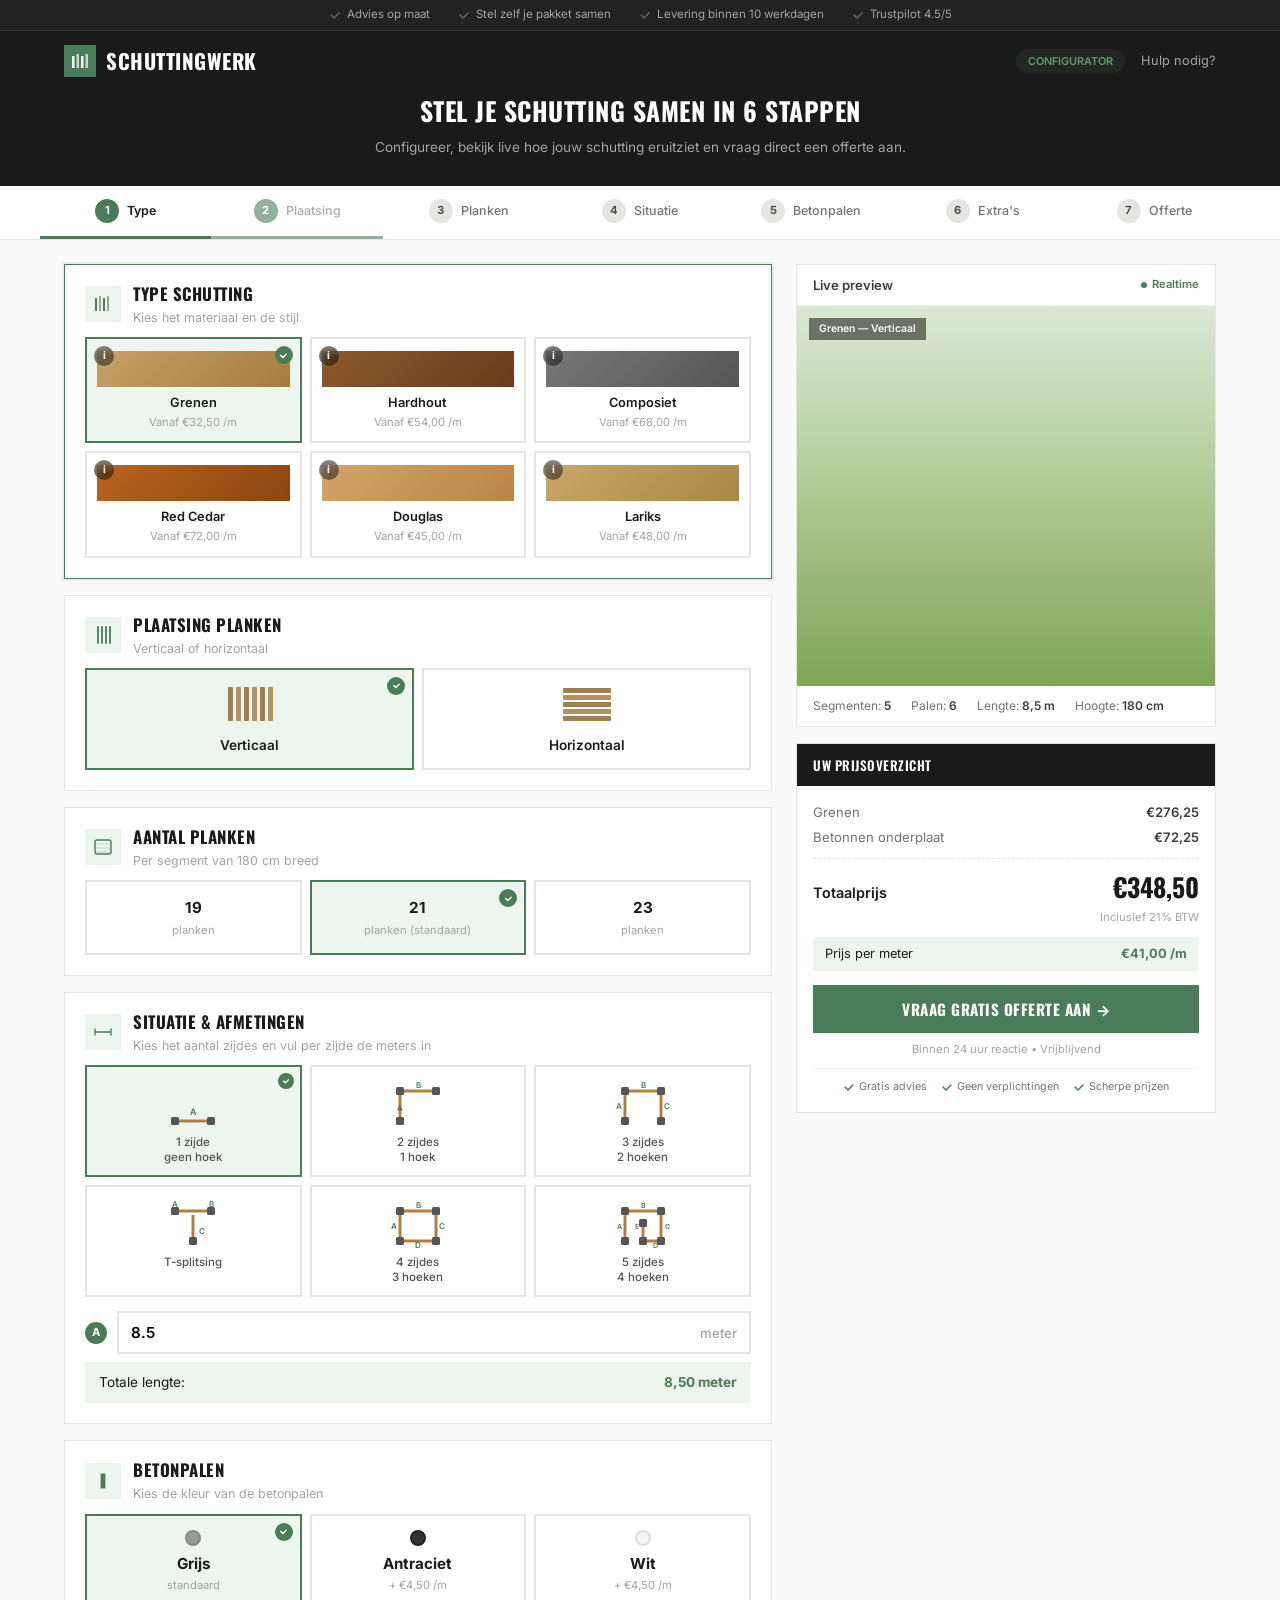
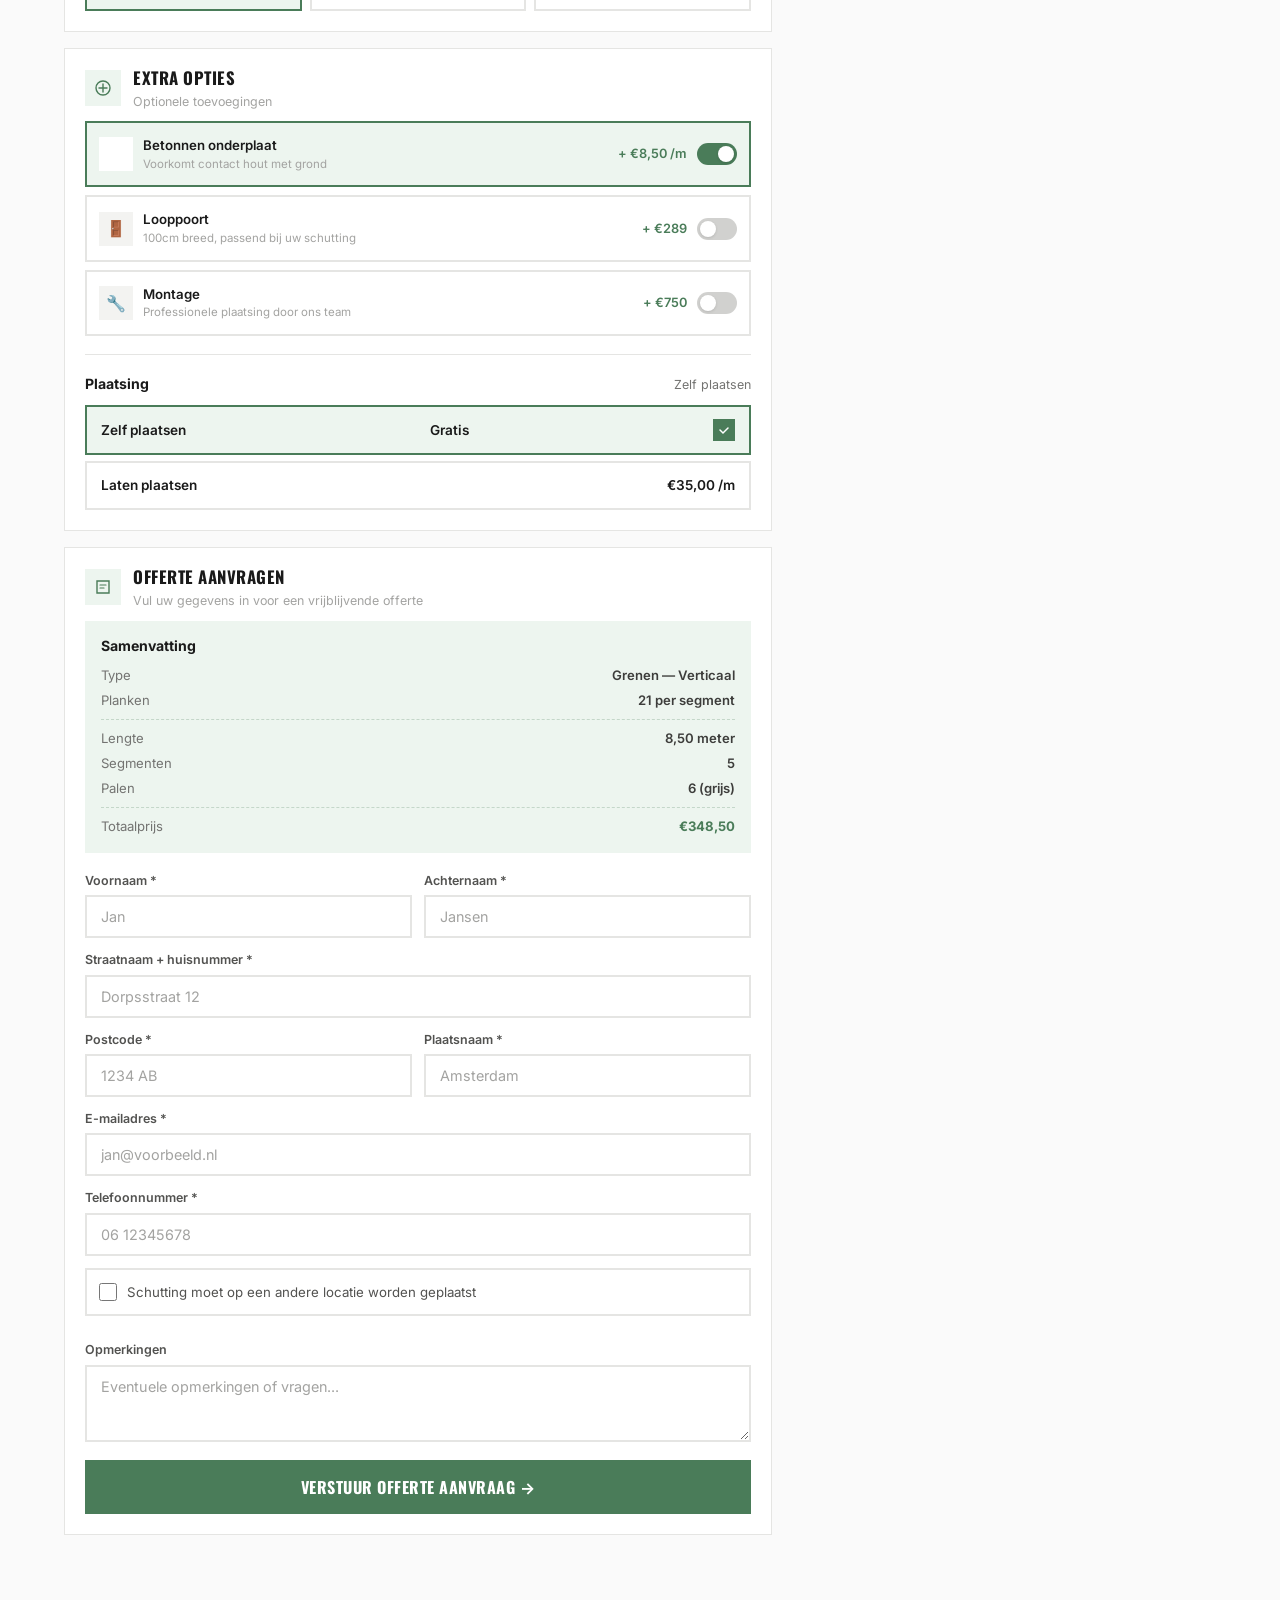
==== commit e598056e: "Vervang Barlow Condensed door Oswald als heading font Oswald is de dichtstbijzijnde Google Fonts mat" ====
--- a/preview.html
+++ b/preview.html
@@ -5,7 +5,7 @@
 <meta name="viewport" content="width=device-width, initial-scale=1.0">
 <title>Schuttingwerk Configurator — Preview</title>
 <link rel="preconnect" href="https://fonts.googleapis.com">
-<link href="https://fonts.googleapis.com/css2?family=Barlow+Condensed:wght@600;700;800&family=Inter:wght@400;500;600;700&display=swap" rel="stylesheet">
+<link href="https://fonts.googleapis.com/css2?family=Oswald:wght@500;600;700&family=Inter:wght@400;500;600;700&display=swap" rel="stylesheet">
 <link rel="stylesheet" href="schuttingwerk-configurator/assets/css/configurator.css">
 </head>
 <body style="margin:0;padding:0;background:#e0e0e0;">
--- a/schuttingwerk-configurator/assets/css/configurator.css
+++ b/schuttingwerk-configurator/assets/css/configurator.css
@@ -20,7 +20,7 @@
     --swk-g6: #525250;
     --swk-g7: #3D3D3B;
     --swk-fb: 'Inter', -apple-system, sans-serif;
-    --swk-fd: 'Barlow Condensed', 'Inter', sans-serif;
+    --swk-fd: 'Oswald', 'Inter', sans-serif;
     --swk-r: 0px;
     --swk-rl: 0px;
 }
@@ -836,6 +836,29 @@
     margin: 0 auto;
 }
 
+.swk-sit-toggle {
+    display: inline-block;
+    margin-top: 10px;
+    padding: 6px 16px;
+    font-size: .78rem;
+    font-weight: 600;
+    color: var(--swk-primary, #4A7C59);
+    cursor: pointer;
+    border: 1px solid var(--swk-primary, #4A7C59);
+    border-radius: 6px;
+    background: transparent;
+    transition: background .2s, color .2s;
+}
+
+.swk-sit-toggle:hover {
+    background: var(--swk-primary, #4A7C59);
+    color: #fff;
+}
+
+.swk-sit-extra {
+    margin-top: 10px;
+}
+
 /* === SIDES INPUT === */
 .swk-sides {
     margin-top: 14px;
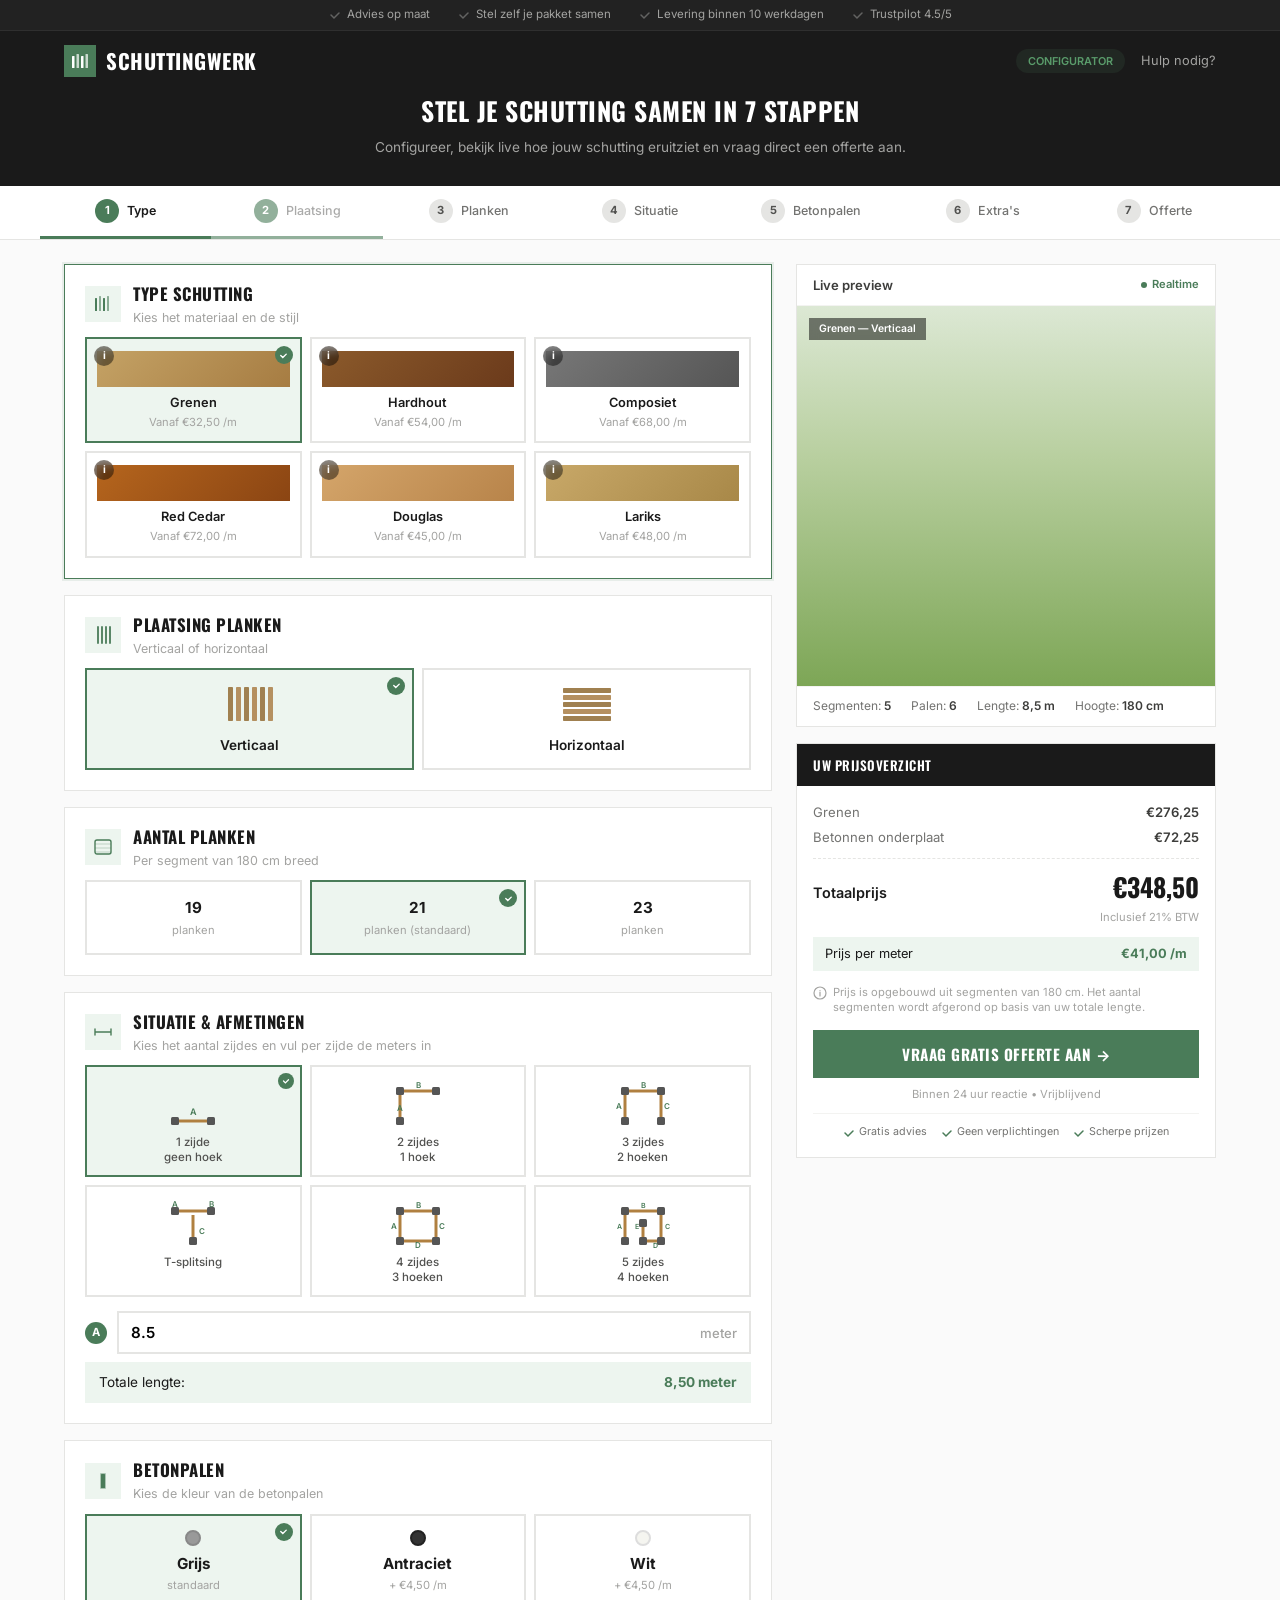
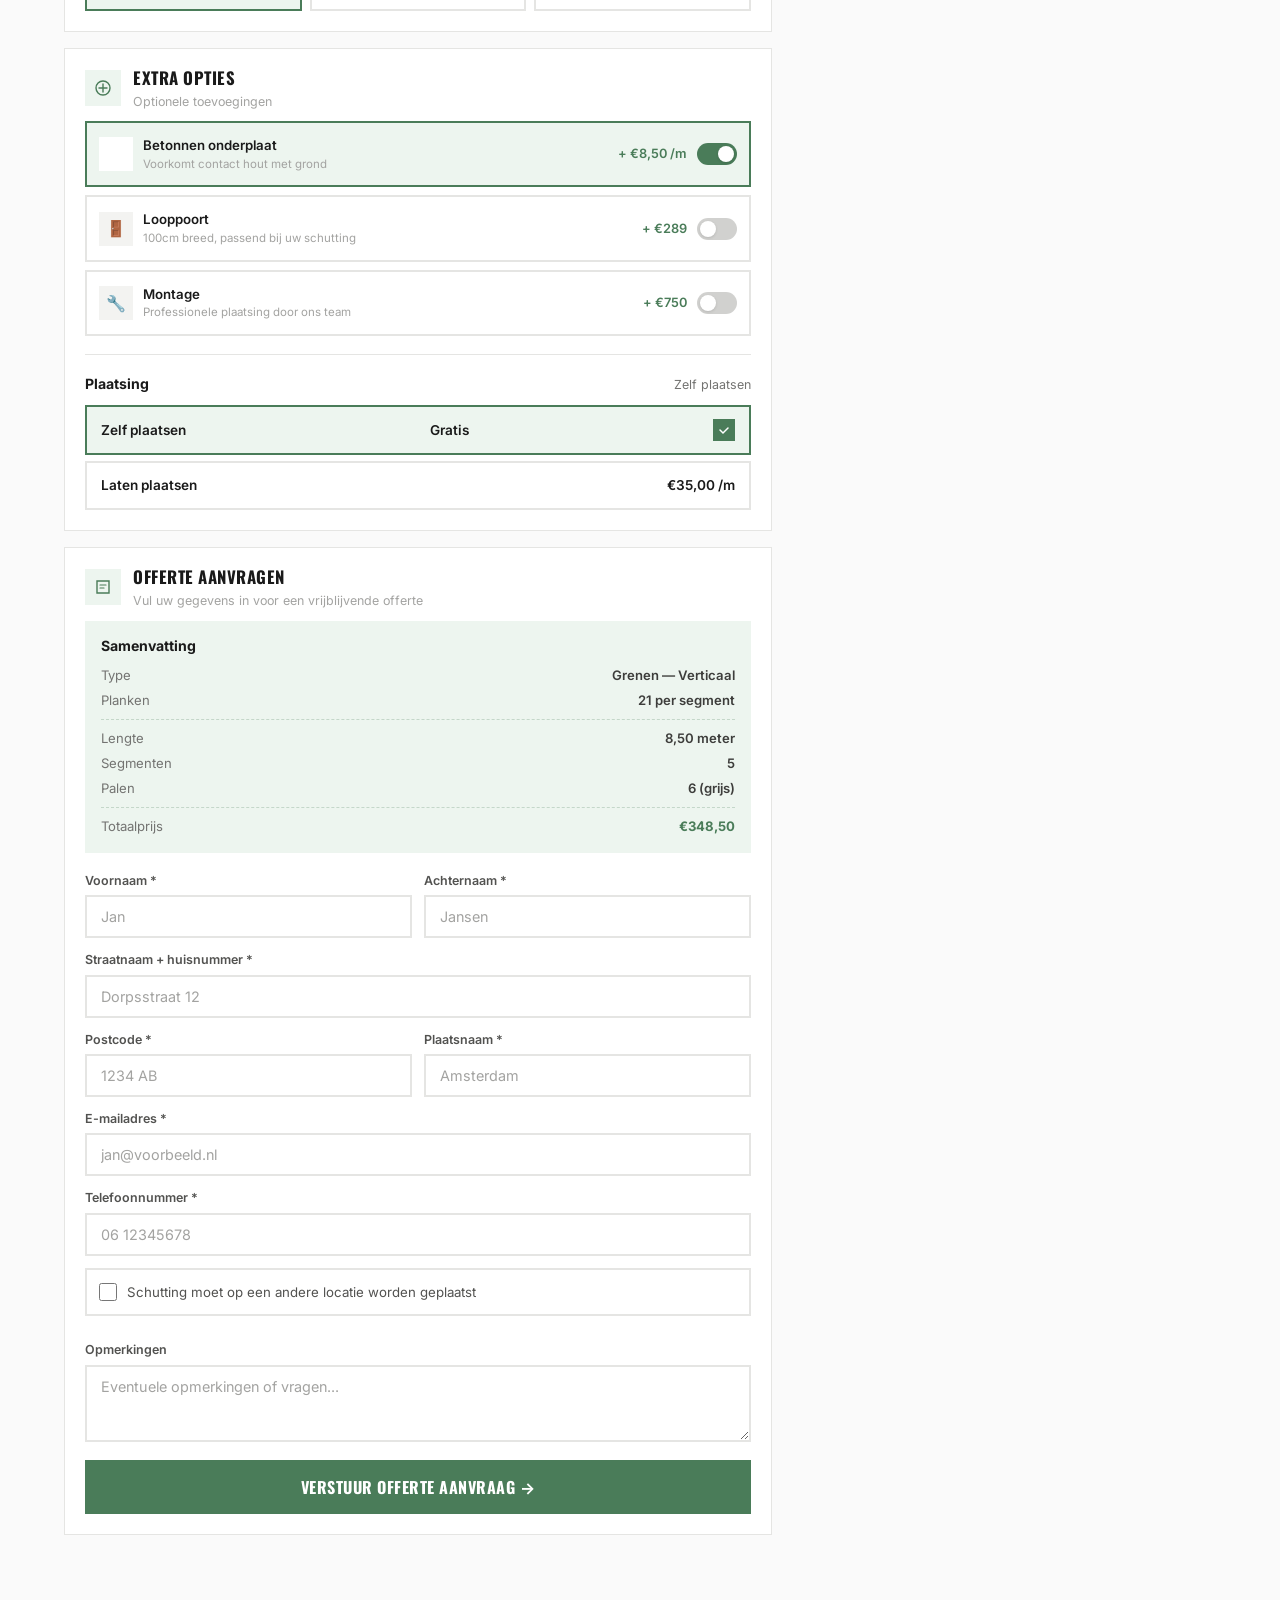
==== commit dceeadbc: "Verbeter configurator: validatie, localStorage, toegankelijkheid en UX - Fix '6 stappen' naar '7 sta" ====
--- a/preview.html
+++ b/preview.html
@@ -34,7 +34,7 @@
 
 <!-- Page Title -->
 <div class="swk-page-title">
-    <h1>Stel je schutting samen in 6 stappen</h1>
+    <h1>Stel je schutting samen in 7 stappen</h1>
     <p>Configureer, bekijk live hoe jouw schutting eruitziet en vraag direct een offerte aan.</p>
 </div>
 
@@ -490,6 +490,10 @@
                     <span>Prijs per meter</span>
                     <strong>&euro;41,00 /m</strong>
                 </div>
+                <div class="swk-price-info" aria-label="Prijsinformatie">
+                    <svg width="14" height="14" viewBox="0 0 14 14" fill="none"><circle cx="7" cy="7" r="6" stroke="currentColor" stroke-width="1.2"/><path d="M7 6v4M7 4.5v.01" stroke="currentColor" stroke-width="1.2" stroke-linecap="round"/></svg>
+                    <span>Prijs is opgebouwd uit segmenten van 180 cm. Het aantal segmenten wordt afgerond op basis van uw totale lengte.</span>
+                </div>
                 <button class="swk-cta">Vraag gratis offerte aan &rarr;</button>
                 <div class="swk-cta-sub">Binnen 24 uur reactie &bull; Vrijblijvend</div>
                 <div class="swk-trust-row">
--- a/schuttingwerk-configurator/assets/css/configurator.css
+++ b/schuttingwerk-configurator/assets/css/configurator.css
@@ -426,6 +426,39 @@
     font-weight: 700;
 }
 
+/* === PRICE INFO === */
+.swk-price-info {
+    display: flex;
+    align-items: flex-start;
+    gap: 6px;
+    font-size: .7rem;
+    color: var(--swk-g4);
+    margin-bottom: 14px;
+    line-height: 1.4;
+}
+
+.swk-price-info svg {
+    flex-shrink: 0;
+    margin-top: 1px;
+    color: var(--swk-g4);
+}
+
+/* === FORM VALIDATION STATES === */
+.swk-form-input.swk-input-error {
+    border-color: #C0392B;
+    box-shadow: 0 0 0 3px rgba(192, 57, 43, .1);
+}
+
+.swk-form-input.swk-input-valid {
+    border-color: var(--swk-gr);
+}
+
+.swk-field-error {
+    font-size: .72rem;
+    color: #C0392B;
+    margin-top: 3px;
+}
+
 /* === CTA BUTTON === */
 .swk-cta {
     display: block;
